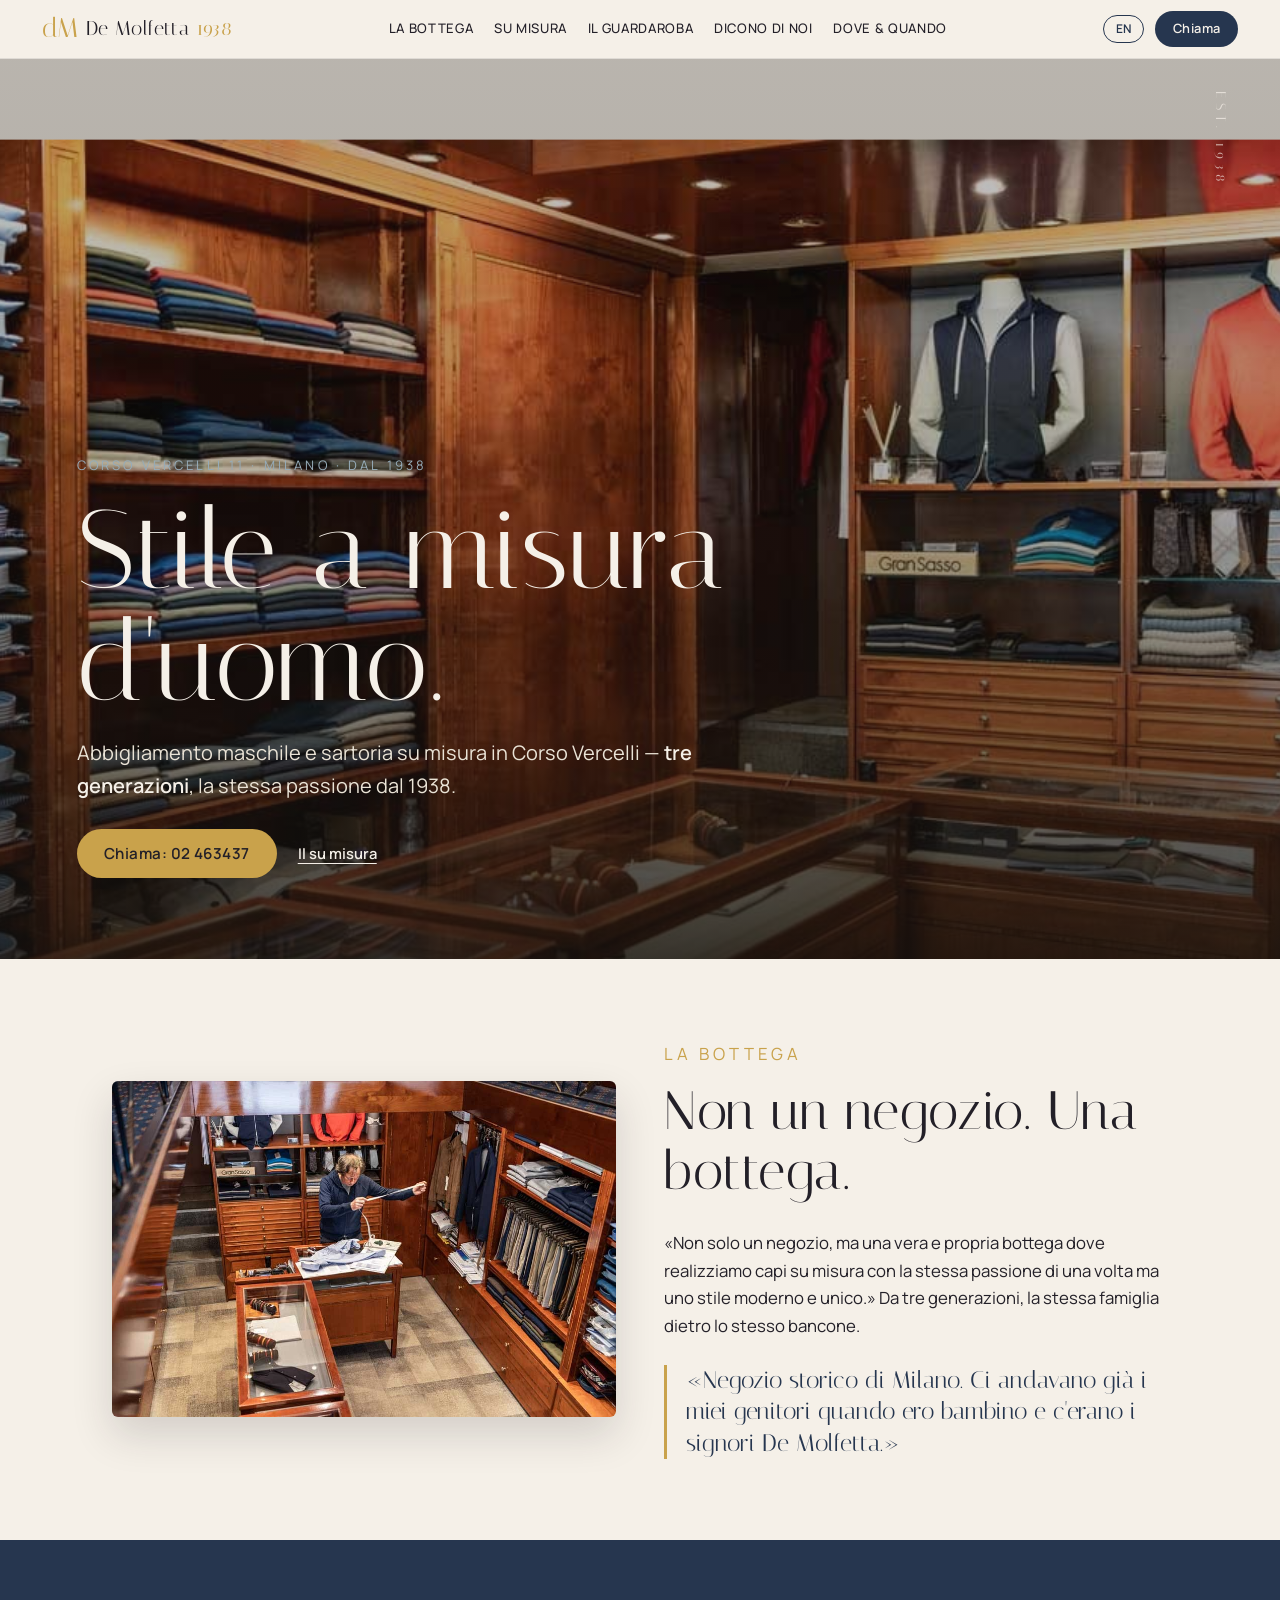
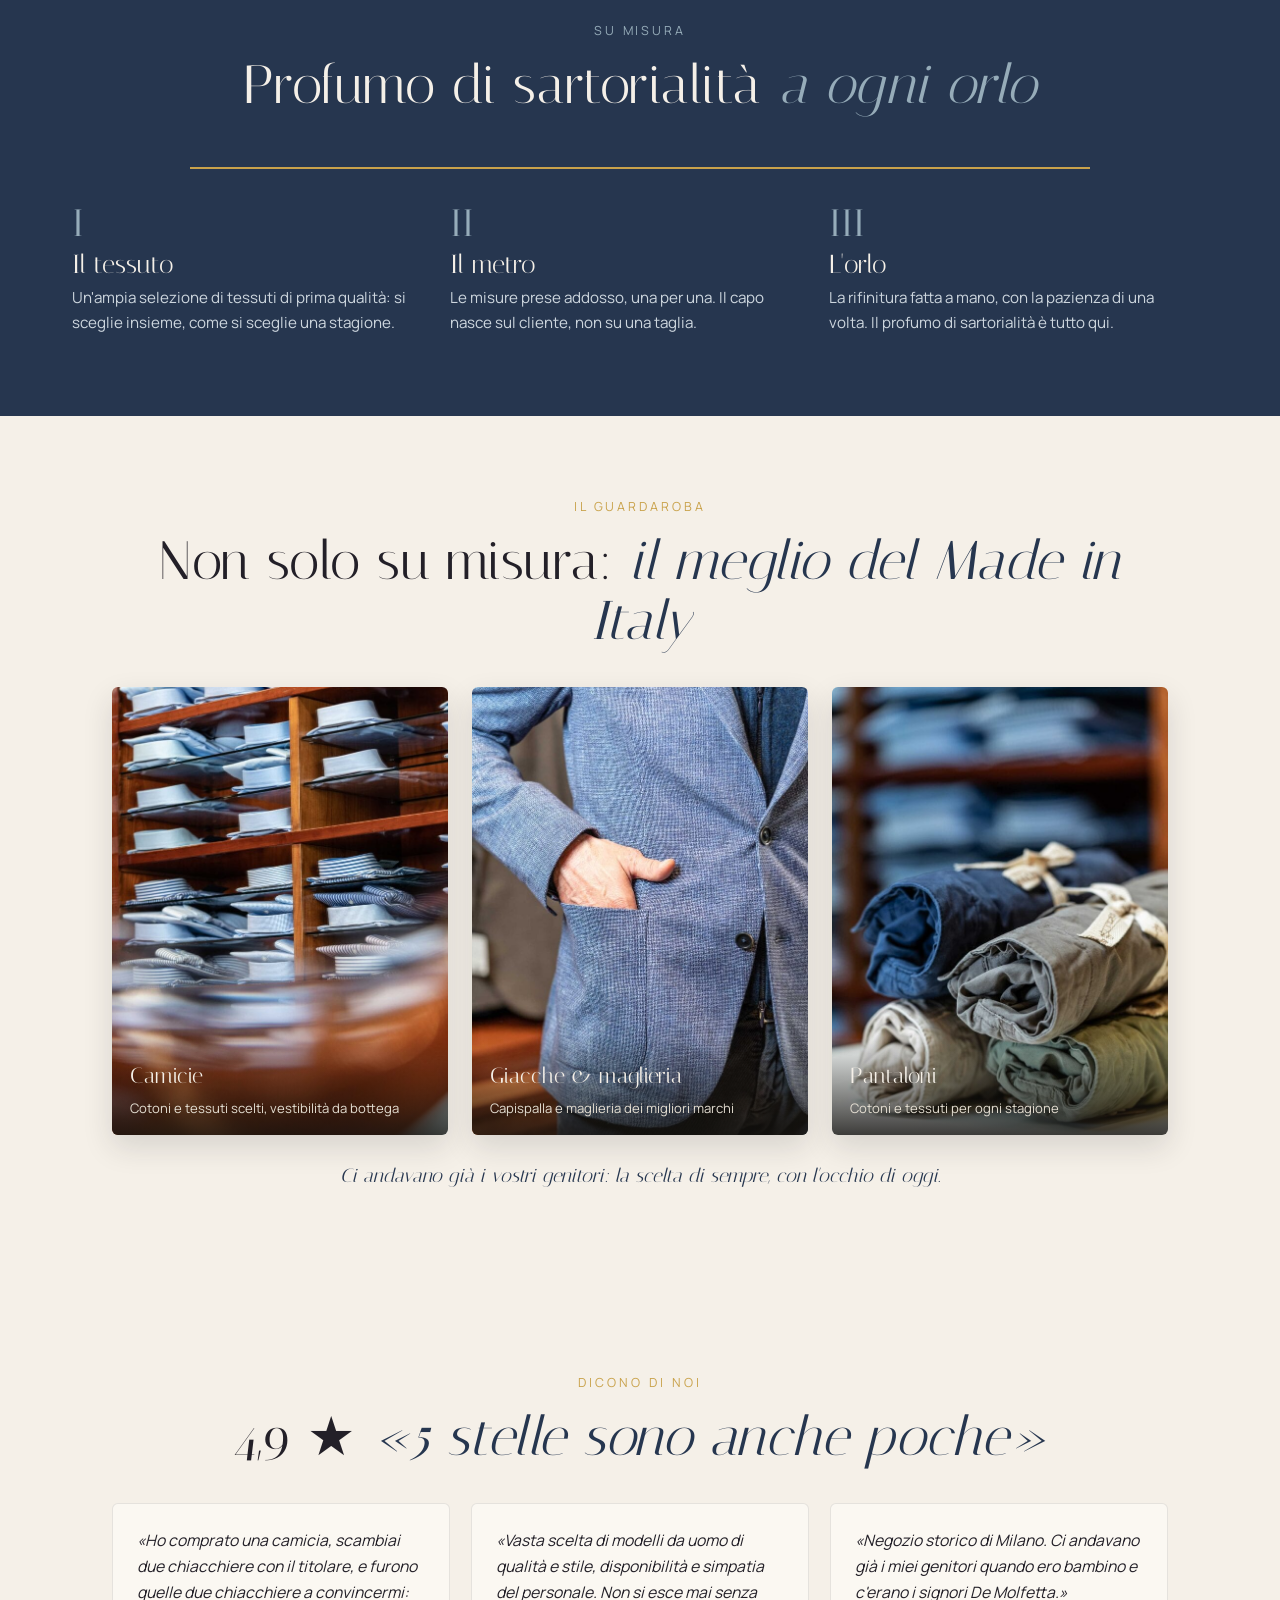
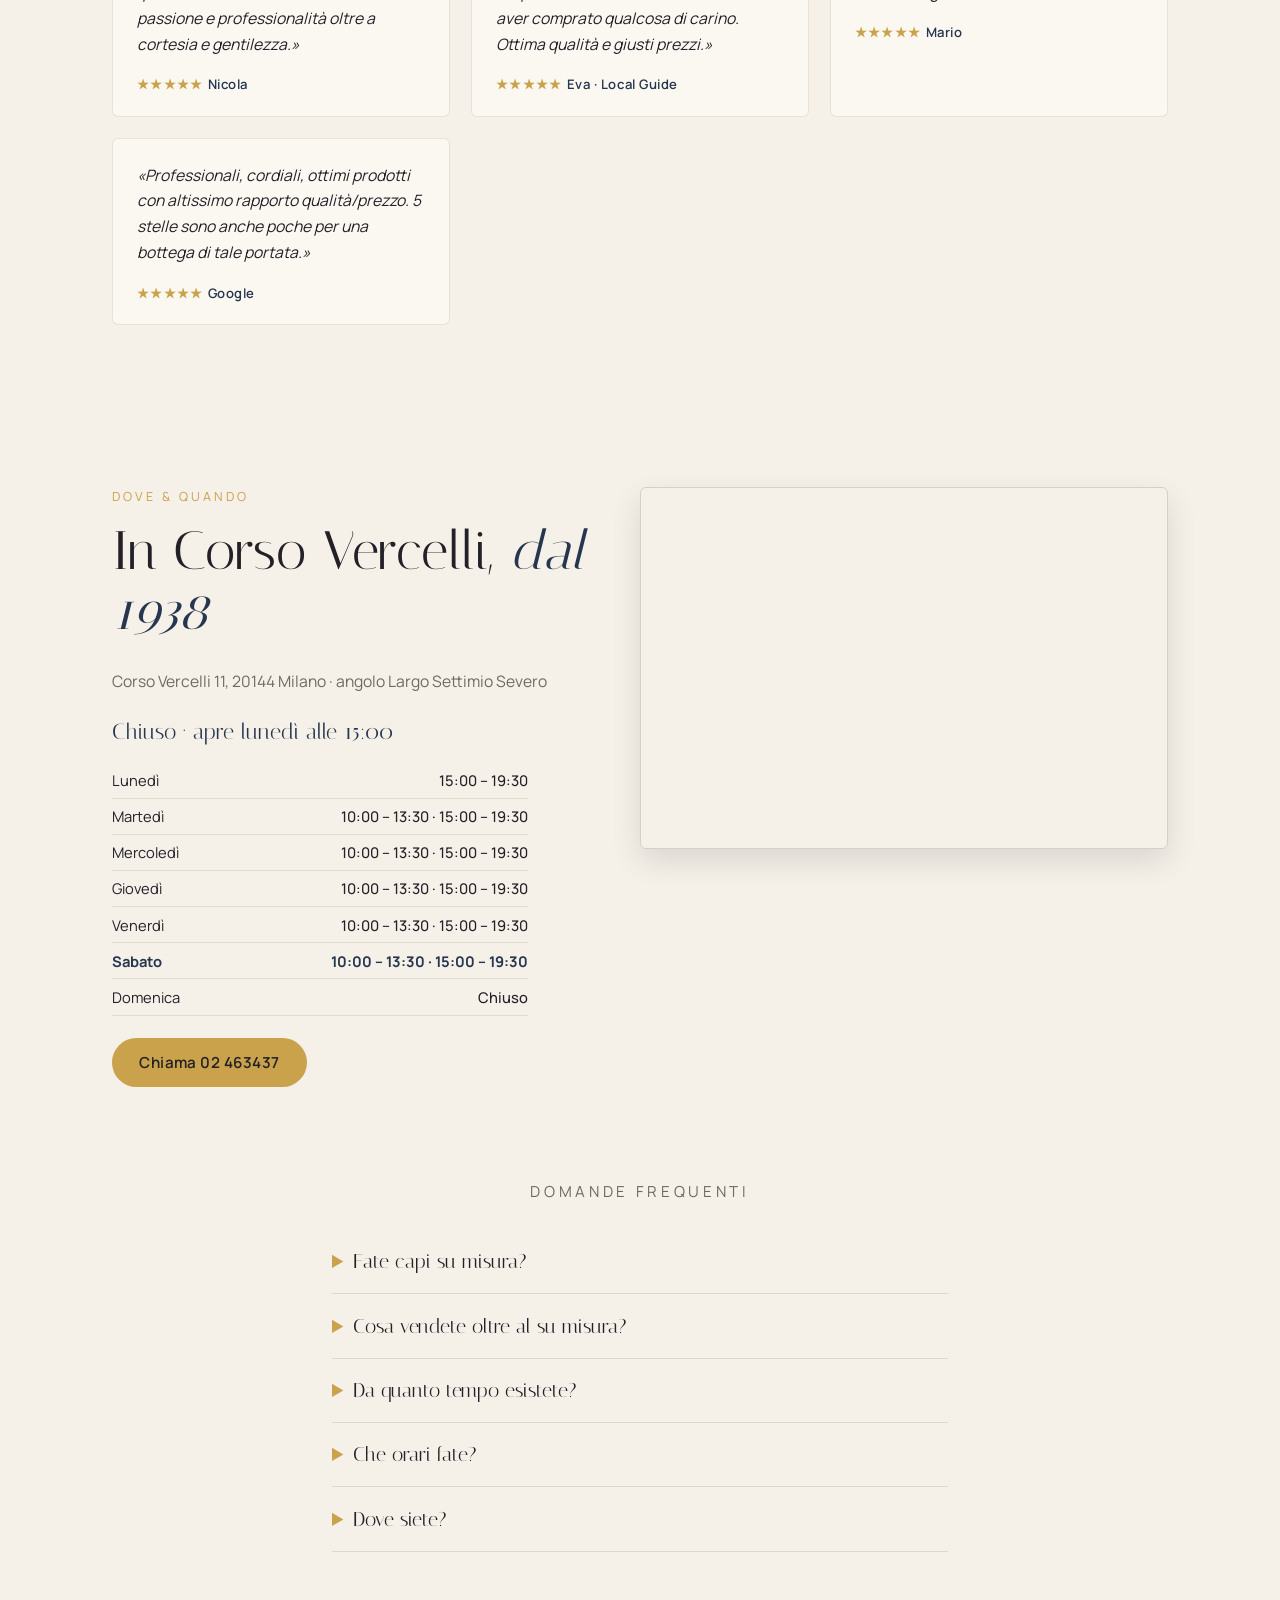
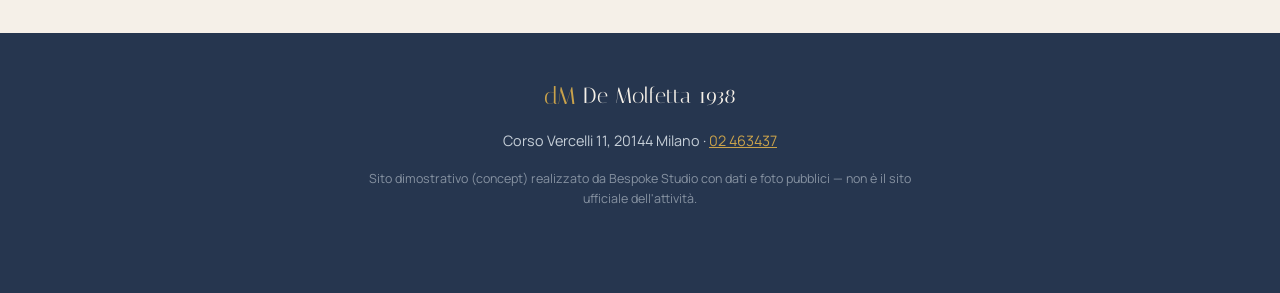
==== index.html @ 88ff6787 "De Molfetta 1938 — sito vetrina concept (Bespoke Studio) Stile a misura d'uomo dal 1938 · Corso Verc" ====
<!DOCTYPE html>
<html lang="it">
<head>
<meta charset="UTF-8">
<meta name="viewport" content="width=device-width, initial-scale=1.0">
<title>De Molfetta 1938 — Stile a misura d'uomo · Corso Vercelli 11, Milano</title>
<meta name="description" content="De Molfetta, dal 1938 in Corso Vercelli a Milano: abbigliamento maschile e sartoria su misura, tre generazioni di una bottega storica. Camicie, giacche, maglieria e capi su misura. Chiama 02 463437.">
<link rel="canonical" href="https://rotenzark.github.io/de-molfetta/">
<meta property="og:type" content="website">
<meta property="og:title" content="De Molfetta 1938 — Stile a misura d'uomo, Milano">
<meta property="og:description" content="Abbigliamento maschile e sartoria su misura in Corso Vercelli dal 1938. Tre generazioni, una bottega.">
<meta property="og:image" content="https://rotenzark.github.io/de-molfetta/img/og-image.jpg">
<meta property="og:url" content="https://rotenzark.github.io/de-molfetta/">
<meta name="twitter:card" content="summary_large_image">
<link rel="icon" href="img/favicon.svg" type="image/svg+xml">
<link rel="icon" href="img/favicon-32.png" type="image/png" sizes="32x32">
<link rel="apple-touch-icon" href="img/apple-touch-icon.png">
<link rel="preconnect" href="https://fonts.googleapis.com">
<link rel="preconnect" href="https://fonts.gstatic.com" crossorigin>
<link href="https://fonts.googleapis.com/css2?family=Italiana&family=Manrope:wght@400;500;600;700&display=swap" rel="stylesheet">
<link rel="stylesheet" href="css/styles.css?v=1">
<script type="application/ld+json">
{
  "@context": "https://schema.org",
  "@graph": [
    {
      "@type": "ClothingStore",
      "name": "De Molfetta",
      "alternateName": "De Molfetta 1938",
      "image": "https://rotenzark.github.io/de-molfetta/img/og-image.jpg",
      "url": "https://rotenzark.github.io/de-molfetta/",
      "telephone": "+3902463437",
      "priceRange": "€€€",
      "description": "Abbigliamento maschile e sartoria su misura dal 1938: camicie, giacche, maglieria, pantaloni e capi su misura.",
      "address": { "@type": "PostalAddress", "streetAddress": "Corso Vercelli 11", "addressLocality": "Milano", "postalCode": "20144", "addressCountry": "IT" },
      "geo": { "@type": "GeoCoordinates", "latitude": 45.4661238, "longitude": 9.1629669 },
      "aggregateRating": { "@type": "AggregateRating", "ratingValue": "4.9", "reviewCount": "30", "bestRating": "5" },
      "openingHoursSpecification": [
        { "@type": "OpeningHoursSpecification", "dayOfWeek": "Monday", "opens": "15:00", "closes": "19:30" },
        { "@type": "OpeningHoursSpecification", "dayOfWeek": ["Tuesday","Wednesday","Thursday","Friday","Saturday"], "opens": "10:00", "closes": "13:30" },
        { "@type": "OpeningHoursSpecification", "dayOfWeek": ["Tuesday","Wednesday","Thursday","Friday","Saturday"], "opens": "15:00", "closes": "19:30" }
      ]
    },
    {
      "@type": "FAQPage",
      "mainEntity": [
        { "@type": "Question", "name": "Fate capi su misura?", "acceptedAnswer": { "@type": "Answer", "text": "Sì: da tre generazioni realizziamo capi su misura con un'ampia selezione di tessuti di prima qualità, con la stessa passione di una volta e uno stile moderno." } },
        { "@type": "Question", "name": "Cosa vendete oltre al su misura?", "acceptedAnswer": { "@type": "Answer", "text": "Un guardaroba maschile completo: camicie, giacche, maglieria, pantaloni e accessori dei migliori marchi del Made in Italy." } },
        { "@type": "Question", "name": "Da quanto tempo esistete?", "acceptedAnswer": { "@type": "Answer", "text": "Dal 1938: siamo una bottega storica di Milano, in Corso Vercelli, portata avanti dalla stessa famiglia da tre generazioni." } },
        { "@type": "Question", "name": "Che orari fate?", "acceptedAnswer": { "@type": "Answer", "text": "Lunedì 15–19:30; da martedì a sabato 10–13:30 e 15–19:30. Domenica chiuso." } },
        { "@type": "Question", "name": "Dove siete?", "acceptedAnswer": { "@type": "Answer", "text": "In Corso Vercelli 11 a Milano, angolo Largo Settimio Severo." } }
      ]
    }
  ]
}
</script>
</head>
<body>

<div id="intro" aria-hidden="true">
  <div class="intro-inner">
    <span class="intro-mono" aria-hidden="true">dM</span>
    <p class="intro-name">De Molfetta</p>
    <p class="intro-sub">Milano · dal 1938</p>
  </div>
</div>

<header id="site-head">
  <a class="brand" href="#top" aria-label="De Molfetta — torna su">
    <span class="brand-mono" aria-hidden="true">dM</span>
    <span class="brand-name">De Molfetta <em>1938</em></span>
  </a>
  <nav id="mainNav" aria-label="Navigazione principale">
    <a href="#bottega" data-i18n="nav.bottega">La bottega</a>
    <a href="#sumisura" data-i18n="nav.sumisura">Su misura</a>
    <a href="#guardaroba" data-i18n="nav.guardaroba">Il guardaroba</a>
    <a href="#recensioni" data-i18n="nav.recensioni">Dicono di noi</a>
    <a href="#dove" data-i18n="nav.dove">Dove &amp; quando</a>
  </nav>
  <div class="head-actions">
    <button id="langToggle" type="button" aria-label="Switch language">EN</button>
    <a class="head-call" href="tel:+3902463437" data-i18n="nav.chiama">Chiama</a>
    <button id="burger" aria-label="Menu" aria-expanded="false" aria-controls="mainNav"><span></span><span></span><span></span></button>
  </div>
</header>

<main id="top">

  <!-- HERO -->
  <section class="hero">
    <img id="heroPhoto" src="img/bottega-1.jpg" alt="L'interno della bottega De Molfetta: scaffali in ciliegio con camicie e maglieria" width="1000" height="667" fetchpriority="high">
    <div class="hero-shade" aria-hidden="true"></div>
    <div class="hero-content">
      <p class="hero-eyebrow reveal-hero" data-i18n="hero.eyebrow">Corso Vercelli 11 · Milano · dal 1938</p>
      <h1 class="hero-title reveal-hero" data-i18n="hero.title">Stile a misura d'uomo.</h1>
      <p class="hero-sub reveal-hero" data-i18n="hero.sub">Abbigliamento maschile e sartoria su misura in Corso Vercelli — <strong>tre generazioni</strong>, la stessa passione dal 1938.</p>
      <div class="hero-cta reveal-hero">
        <a class="btn-primary" href="tel:+3902463437" data-i18n="hero.cta1">Chiama: 02 463437</a>
        <a class="btn-ghost" href="#sumisura" data-i18n="hero.cta2">Il su misura</a>
      </div>
    </div>
    <p class="hero-est reveal-hero" aria-hidden="true">EST. 1938</p>
  </section>

  <!-- LA BOTTEGA -->
  <section id="bottega" class="bottega">
    <figure class="bottega-foto reveal">
      <img src="img/bottega-3.jpg" alt="Il titolare di De Molfetta al lavoro, misura una camicia col metro da sarto" width="1000" height="667">
    </figure>
    <div class="bottega-testo">
      <p class="kicker reveal" data-i18n="bottega.kicker">La bottega</p>
      <h2 class="titolo reveal" data-i18n="bottega.t">Non un negozio. Una bottega.</h2>
      <p class="reveal" data-i18n="bottega.p1">«Non solo un negozio, ma una vera e propria bottega dove realizziamo capi su misura con la stessa passione di una volta ma uno stile moderno e unico.» Da tre generazioni, la stessa famiglia dietro lo stesso bancone.</p>
      <blockquote class="pull reveal" data-i18n="bottega.pull">«Negozio storico di Milano. Ci andavano già i miei genitori quando ero bambino e c'erano i signori De Molfetta.»</blockquote>
    </div>
  </section>

  <!-- SU MISURA (gesto-firma) -->
  <section id="sumisura" class="sumisura">
    <p class="kicker kicker-chiaro reveal" data-i18n="sm.kicker">Su misura</p>
    <h2 class="titolo titolo-chiaro reveal"><span data-i18n="sm.t1">Profumo di sartorialità</span> <em data-i18n="sm.t2">a ogni orlo</em></h2>
    <div class="orlo-linea" aria-hidden="true">
      <svg viewBox="0 0 1000 40" preserveAspectRatio="none"><path id="orloPath" d="M0,20 L1000,20"/></svg>
    </div>
    <ol class="tappe">
      <li class="tappa reveal"><span class="tappa-n">I</span><h3 data-i18n="sm.1t">Il tessuto</h3><p data-i18n="sm.1p">Un'ampia selezione di tessuti di prima qualità: si sceglie insieme, come si sceglie una stagione.</p></li>
      <li class="tappa reveal"><span class="tappa-n">II</span><h3 data-i18n="sm.2t">Il metro</h3><p data-i18n="sm.2p">Le misure prese addosso, una per una. Il capo nasce sul cliente, non su una taglia.</p></li>
      <li class="tappa reveal"><span class="tappa-n">III</span><h3 data-i18n="sm.3t">L'orlo</h3><p data-i18n="sm.3p">La rifinitura fatta a mano, con la pazienza di una volta. Il profumo di sartorialità è tutto qui.</p></li>
    </ol>
  </section>

  <!-- IL GUARDAROBA -->
  <section id="guardaroba" class="guardaroba">
    <p class="kicker reveal" data-i18n="gr.kicker">Il guardaroba</p>
    <h2 class="titolo reveal"><span data-i18n="gr.t1">Non solo su misura:</span> <em data-i18n="gr.t2">il meglio del Made in Italy</em></h2>
    <div class="gr-grid">
      <figure class="capo reveal" data-full="img/camicie.jpg">
        <img src="img/camicie.jpg" alt="Camicie da uomo piegate sugli scaffali di De Molfetta" width="683" height="1024">
        <figcaption><b data-i18n="gr.c1t">Camicie</b><span data-i18n="gr.c1p">Cotoni e tessuti scelti, vestibilità da bottega</span></figcaption>
      </figure>
      <figure class="capo reveal" data-full="img/giacche.jpg">
        <img src="img/giacche.jpg" alt="Dettaglio di una giacca da uomo azzurra di De Molfetta" width="683" height="1024">
        <figcaption><b data-i18n="gr.c2t">Giacche &amp; maglieria</b><span data-i18n="gr.c2p">Capispalla e maglieria dei migliori marchi</span></figcaption>
      </figure>
      <figure class="capo reveal" data-full="img/pantaloni.jpg">
        <img src="img/pantaloni.jpg" alt="Pantaloni da uomo arrotolati e legati con nastro" width="683" height="1024">
        <figcaption><b data-i18n="gr.c3t">Pantaloni</b><span data-i18n="gr.c3p">Cotoni e tessuti per ogni stagione</span></figcaption>
      </figure>
    </div>
    <p class="nota reveal" data-i18n="gr.nota">Ci andavano già i vostri genitori: la scelta di sempre, con l'occhio di oggi.</p>
  </section>

  <!-- RECENSIONI -->
  <section id="recensioni" class="recensioni">
    <p class="kicker reveal" data-i18n="rec.kicker">Dicono di noi</p>
    <h2 class="titolo reveal"><span>4,9 ★</span> <em data-i18n="rec.t2">«5 stelle sono anche poche»</em></h2>
    <div class="rec-grid">
      <blockquote class="rec reveal"><p data-i18n="rec.r1">«Ho comprato una camicia, scambiai due chiacchiere con il titolare, e furono quelle due chiacchiere a convincermi: passione e professionalità oltre a cortesia e gentilezza.»</p><cite>Nicola</cite></blockquote>
      <blockquote class="rec reveal"><p data-i18n="rec.r2">«Vasta scelta di modelli da uomo di qualità e stile, disponibilità e simpatia del personale. Non si esce mai senza aver comprato qualcosa di carino. Ottima qualità e giusti prezzi.»</p><cite>Eva · Local Guide</cite></blockquote>
      <blockquote class="rec reveal"><p data-i18n="rec.r3">«Negozio storico di Milano. Ci andavano già i miei genitori quando ero bambino e c'erano i signori De Molfetta.»</p><cite>Mario</cite></blockquote>
      <blockquote class="rec reveal"><p data-i18n="rec.r4">«Professionali, cordiali, ottimi prodotti con altissimo rapporto qualità/prezzo. 5 stelle sono anche poche per una bottega di tale portata.»</p><cite>Google</cite></blockquote>
    </div>
  </section>

  <!-- DOVE -->
  <section id="dove" class="dove">
    <div class="dove-info">
      <p class="kicker reveal" data-i18n="dove.kicker">Dove &amp; quando</p>
      <h2 class="titolo reveal"><span data-i18n="dove.t1">In Corso Vercelli,</span> <em data-i18n="dove.t2">dal 1938</em></h2>
      <p class="dove-metro reveal" data-i18n="dove.metro">Corso Vercelli 11, 20144 Milano · angolo Largo Settimio Severo</p>
      <div class="orari reveal">
        <p id="orarioStato" class="orario-stato">…</p>
        <table id="orariTable" aria-label="Orari di apertura">
          <tr data-day="1"><td data-i18n="giorni.lun">Lunedì</td><td>15:00 – 19:30</td></tr>
          <tr data-day="2"><td data-i18n="giorni.mar">Martedì</td><td>10:00 – 13:30 · 15:00 – 19:30</td></tr>
          <tr data-day="3"><td data-i18n="giorni.mer">Mercoledì</td><td>10:00 – 13:30 · 15:00 – 19:30</td></tr>
          <tr data-day="4"><td data-i18n="giorni.gio">Giovedì</td><td>10:00 – 13:30 · 15:00 – 19:30</td></tr>
          <tr data-day="5"><td data-i18n="giorni.ven">Venerdì</td><td>10:00 – 13:30 · 15:00 – 19:30</td></tr>
          <tr data-day="6"><td data-i18n="giorni.sab">Sabato</td><td>10:00 – 13:30 · 15:00 – 19:30</td></tr>
          <tr data-day="0"><td data-i18n="giorni.dom">Domenica</td><td data-i18n="giorni.chiuso">Chiuso</td></tr>
        </table>
      </div>
      <div class="dove-cta reveal">
        <a class="btn-primary" href="tel:+3902463437" data-i18n="dove.chiama">Chiama 02 463437</a>
        <a class="btn-ghost" href="https://www.google.com/maps/place/De+Molfetta/@45.4661238,9.1629669,17z" target="_blank" rel="noopener" data-i18n="dove.apri">Apri in Maps</a>
      </div>
    </div>
    <div class="dove-media">
      <div class="mappa reveal">
        <iframe title="Mappa: De Molfetta, Corso Vercelli 11, Milano" src="https://www.google.com/maps?q=De+Molfetta,+Corso+Vercelli+11,+20144+Milano&output=embed" loading="lazy" referrerpolicy="no-referrer-when-downgrade" allowfullscreen></iframe>
      </div>
    </div>
  </section>

  <!-- FAQ -->
  <section class="faq" aria-label="Domande frequenti">
    <p class="kicker reveal" data-i18n="faq.kicker">Domande frequenti</p>
    <div class="faq-list">
      <details class="reveal"><summary data-i18n="faq.q1">Fate capi su misura?</summary><p data-i18n="faq.a1">Sì: da tre generazioni realizziamo capi su misura con un'ampia selezione di tessuti di prima qualità, con la stessa passione di una volta e uno stile moderno.</p></details>
      <details class="reveal"><summary data-i18n="faq.q2">Cosa vendete oltre al su misura?</summary><p data-i18n="faq.a2">Un guardaroba maschile completo: camicie, giacche, maglieria, pantaloni e accessori dei migliori marchi del Made in Italy.</p></details>
      <details class="reveal"><summary data-i18n="faq.q3">Da quanto tempo esistete?</summary><p data-i18n="faq.a3">Dal 1938: siamo una bottega storica di Milano, in Corso Vercelli, portata avanti dalla stessa famiglia da tre generazioni.</p></details>
      <details class="reveal"><summary data-i18n="faq.q4">Che orari fate?</summary><p data-i18n="faq.a4">Lunedì 15–19:30; da martedì a sabato 10–13:30 e 15–19:30. Domenica chiuso.</p></details>
      <details class="reveal"><summary data-i18n="faq.q5">Dove siete?</summary><p data-i18n="faq.a5">In Corso Vercelli 11 a Milano, angolo Largo Settimio Severo.</p></details>
    </div>
  </section>

</main>

<footer>
  <p class="foot-brand"><span class="brand-mono" aria-hidden="true">dM</span> De Molfetta 1938</p>
  <p data-i18n="foot.dove">Corso Vercelli 11, 20144 Milano · <a href="tel:+3902463437">02 463437</a></p>
  <p class="foot-demo" data-i18n="foot.demo">Sito dimostrativo (concept) realizzato da Bespoke Studio con dati e foto pubblici — non è il sito ufficiale dell'attività.</p>
</footer>

<div class="actionbar" id="actionBar">
  <a href="tel:+3902463437" data-i18n="bar.chiama">Chiama</a>
  <a href="#dove" data-i18n="bar.orari">Orari</a>
  <a href="https://www.google.com/maps?q=Corso+Vercelli+11,+20144+Milano" target="_blank" rel="noopener" data-i18n="bar.mappa">Indicazioni</a>
</div>

<div id="lightbox" hidden>
  <button id="lightboxClose" aria-label="Chiudi">&times;</button>
  <img id="lightboxImg" src="" alt="">
</div>

<script src="https://cdnjs.cloudflare.com/ajax/libs/gsap/3.12.5/gsap.min.js" defer></script>
<script src="https://cdnjs.cloudflare.com/ajax/libs/gsap/3.12.5/ScrollTrigger.min.js" defer></script>
<script src="js/main.js?v=1" defer></script>
</body>
</html>
---- css/styles.css ----
/* De Molfetta 1938 — design system
   Palette (foto+brand loro): crema #F5F0E8 · inchiostro #232028 · navy #26364F · azzurro-polvere #96ACB9 · oro #C9A24B
   Font: Italiana (display serif) · Manrope (testo)
   Gesto-firma: «Profumo di sartorialità» + la linea-orlo che si cuce allo scroll */

:root{
  --crema:#F5F0E8;
  --carta:#FBF8F2;
  --inchiostro:#232028;
  --navy:#26364F;
  --polvere:#96ACB9;
  --oro:#C9A24B;
  --grigio:#6E6A63;
  --disp:'Italiana',serif;
  --testo:'Manrope',sans-serif;
  --r:6px;
}

/* reset tecnico (PLUMBING_V 1) */
*,*::before,*::after{box-sizing:border-box}
[hidden]{display:none!important}
img{max-width:100%;height:auto;display:block}
body{margin:0;font-family:var(--testo);color:var(--inchiostro);background:var(--crema);line-height:1.65}
a{color:inherit}
h1,h2,h3{line-height:1.1;margin:0 0 .5em;font-weight:400}
@media (prefers-reduced-motion: reduce){*,*::before,*::after{animation-duration:.01ms!important;animation-iteration-count:1!important;transition-duration:.01ms!important;scroll-behavior:auto!important}}
html{scroll-behavior:smooth}

/* monogramma dM */
.brand-mono,.intro-mono{font-family:var(--disp);color:var(--oro);letter-spacing:-.03em}

/* intro */
#intro{position:fixed;inset:0;background:var(--navy);z-index:200;display:flex;align-items:center;justify-content:center;transition:opacity .6s ease}
#intro.hide{opacity:0;pointer-events:none}
.intro-inner{text-align:center;color:var(--crema)}
.intro-mono{font-size:4.5rem;display:block;line-height:1}
.intro-name{font-family:var(--disp);font-size:1.7rem;margin:.6rem 0 .1rem;letter-spacing:.02em}
.intro-sub{font-size:.8rem;letter-spacing:.28em;text-transform:uppercase;color:var(--polvere);margin:0}

/* header */
#site-head{position:sticky;top:0;z-index:100;display:flex;align-items:center;justify-content:space-between;gap:1rem;padding:.7rem clamp(1rem,4vw,2.6rem);background:rgba(245,240,232,.95);border-bottom:1px solid rgba(35,32,40,.1)}
.brand{display:flex;align-items:center;gap:.55rem;text-decoration:none}
.brand-mono{font-size:1.7rem;line-height:1}
.brand-name{font-family:var(--disp);font-size:1.25rem;color:var(--inchiostro);letter-spacing:.02em}
.brand-name em{font-style:normal;color:var(--oro)}
#mainNav{display:flex;gap:1.3rem}
#mainNav a{font-size:.82rem;font-weight:500;letter-spacing:.05em;text-transform:uppercase;text-decoration:none;color:var(--inchiostro)}
#mainNav a:hover{color:var(--navy)}
.head-actions{display:flex;align-items:center;gap:.7rem}
#langToggle{font-family:var(--testo);font-weight:600;font-size:.75rem;letter-spacing:.05em;background:none;border:1.5px solid var(--navy);color:var(--navy);border-radius:99px;padding:.28rem .7rem;cursor:pointer}
.head-call{font-weight:600;font-size:.8rem;letter-spacing:.04em;text-decoration:none;background:var(--navy);color:var(--crema);padding:.45rem 1.1rem;border-radius:99px}
#burger{display:none;flex-direction:column;gap:5px;background:none;border:none;cursor:pointer;padding:.35rem;position:relative;z-index:112}
#burger span{width:24px;height:2px;background:var(--navy);transition:transform .3s,opacity .3s}
#burger[aria-expanded="true"] span:nth-child(1){transform:translateY(7px) rotate(45deg)}
#burger[aria-expanded="true"] span:nth-child(2){opacity:0}
#burger[aria-expanded="true"] span:nth-child(3){transform:translateY(-7px) rotate(-45deg)}
#burger[aria-expanded="true"] span{background:var(--crema)}

/* hero full-bleed */
.hero{position:relative;min-height:100vh;min-height:100svh;display:flex;align-items:flex-end;overflow:hidden}
#heroPhoto{position:absolute;inset:0;width:100%;height:112%;object-fit:cover;object-position:center 40%}
.hero-shade{position:absolute;inset:0;background:linear-gradient(180deg,rgba(30,26,22,.28) 0%,rgba(30,26,22,.32) 45%,rgba(20,18,15,.82) 100%)}
.hero-content{position:relative;z-index:2;padding:0 clamp(1.2rem,6vw,5rem) clamp(3rem,9vh,6rem);max-width:900px}
.hero-eyebrow{font-size:.82rem;letter-spacing:.24em;text-transform:uppercase;color:var(--polvere);margin:0 0 1.1rem}
.hero-title{font-family:var(--disp);color:var(--crema);font-size:clamp(3rem,9vw,7rem);line-height:1;margin:0 0 1.1rem;letter-spacing:.01em}
.hero-sub{color:#EAE3D6;font-size:clamp(1rem,2vw,1.25rem);max-width:34em;margin:0 0 1.7rem}
.hero-sub strong{color:var(--crema);font-weight:600}
.hero-cta{display:flex;gap:.9rem;flex-wrap:wrap}
.btn-primary{font-family:var(--testo);font-weight:600;letter-spacing:.03em;text-decoration:none;background:var(--oro);color:var(--inchiostro);padding:.75rem 1.7rem;border-radius:99px;font-size:.95rem}
.btn-primary:hover{background:var(--crema)}
.btn-ghost{font-weight:600;text-decoration:underline;text-underline-offset:4px;color:var(--crema);padding:.75rem .4rem;font-size:.92rem}
.hero-est{position:absolute;top:clamp(1rem,4vh,2rem);right:clamp(1.2rem,4vw,3rem);z-index:2;font-family:var(--disp);color:rgba(245,240,232,.7);letter-spacing:.35em;font-size:.9rem;margin:0;writing-mode:vertical-rl}

/* titoli */
.kicker{font-size:.78rem;letter-spacing:.24em;text-transform:uppercase;color:var(--oro);margin:0 0 .9rem}
.kicker-chiaro{color:var(--polvere)}
.titolo{font-family:var(--disp);font-size:clamp(2rem,5vw,3.4rem);color:var(--inchiostro);letter-spacing:.01em}
.titolo em{font-style:italic;color:var(--navy)}
.titolo-chiaro{color:var(--crema)}
.titolo-chiaro em{color:var(--polvere)}

/* la bottega */
.bottega{max-width:1200px;margin:0 auto;padding:clamp(3.5rem,9vh,6.5rem) clamp(1.2rem,6vw,4.5rem);display:grid;grid-template-columns:minmax(0,1fr) minmax(0,1fr);gap:3rem;align-items:center}
.bottega-foto{margin:0}
.bottega-foto img{border-radius:var(--r);box-shadow:0 18px 40px rgba(35,32,40,.16)}
.bottega-testo p{font-size:1.05rem}
.pull{font-family:var(--disp);font-size:1.5rem;line-height:1.3;color:var(--navy);border-left:3px solid var(--oro);padding-left:1.2rem;margin:1.6rem 0 0}

/* su misura (dark) */
.sumisura{background:var(--navy);color:var(--crema);padding:clamp(3.5rem,9vh,6.5rem) clamp(1.2rem,6vw,4.5rem);text-align:center}
.sumisura>*{max-width:1100px;margin-left:auto;margin-right:auto}
.orlo-linea{margin:2rem auto 0;max-width:900px;height:40px}
.orlo-linea svg{width:100%;height:100%;overflow:visible}
.orlo-linea path{fill:none;stroke:var(--oro);stroke-width:2;stroke-dasharray:10 8}
.tappe{list-style:none;padding:0;margin:1rem 0 0;display:grid;grid-template-columns:repeat(3,minmax(0,1fr));gap:2.2rem;text-align:left}
.tappa-n{font-family:var(--disp);font-size:2.4rem;color:var(--polvere);display:block;line-height:1;margin-bottom:.5rem}
.tappa h3{font-family:var(--disp);font-size:1.6rem;margin:0 0 .4rem;color:var(--crema)}
.tappa p{margin:0;font-size:.95rem;color:#CDD6DE}

/* guardaroba */
.guardaroba{max-width:1200px;margin:0 auto;padding:clamp(3.5rem,9vh,6.5rem) clamp(1.2rem,6vw,4.5rem);text-align:center}
.gr-grid{display:grid;grid-template-columns:repeat(auto-fit,minmax(240px,1fr));gap:1.5rem;margin:2.2rem 0 1.6rem}
.capo{margin:0;position:relative;border-radius:var(--r);overflow:hidden;cursor:zoom-in;box-shadow:0 12px 30px rgba(35,32,40,.14)}
.capo img{width:100%;aspect-ratio:3/4;object-fit:cover;transition:transform .6s ease}
.capo:hover img{transform:scale(1.04)}
.capo figcaption{position:absolute;left:0;right:0;bottom:0;padding:1.4rem 1.1rem .9rem;text-align:left;background:linear-gradient(0deg,rgba(20,18,15,.82),transparent);color:var(--crema)}
.capo figcaption b{font-family:var(--disp);font-size:1.35rem;font-weight:400;display:block}
.capo figcaption span{font-size:.82rem;color:#E4DED2}
.guardaroba .nota{font-family:var(--disp);font-style:italic;font-size:1.2rem;color:var(--navy)}

/* recensioni */
.recensioni{max-width:1200px;margin:0 auto;padding:clamp(3.5rem,9vh,6.5rem) clamp(1.2rem,6vw,4.5rem);text-align:center}
.rec-grid{display:grid;grid-template-columns:repeat(auto-fit,minmax(260px,1fr));gap:1.3rem;margin-top:2.2rem;text-align:left}
.rec{margin:0;background:var(--carta);border:1px solid rgba(35,32,40,.1);border-radius:var(--r);padding:1.5rem 1.5rem 1.2rem}
.rec p{margin:0 0 .8rem;font-size:.98rem;font-style:italic}
.rec cite{font-style:normal;font-weight:600;font-size:.82rem;letter-spacing:.04em;color:var(--navy)}
.rec cite::before{content:'★★★★★  ';color:var(--oro);letter-spacing:.1em}

/* dove */
.dove{max-width:1200px;margin:0 auto;padding:clamp(3.5rem,9vh,6.5rem) clamp(1.2rem,6vw,4.5rem);display:grid;grid-template-columns:minmax(0,1fr) minmax(0,1.1fr);gap:3rem;align-items:start}
.dove-metro{font-size:.98rem;color:var(--grigio)}
.orari{margin-top:1.2rem}
.orario-stato{font-family:var(--disp);font-size:1.4rem;color:var(--navy);margin:0 0 .7rem}
#orariTable{border-collapse:collapse;width:100%;max-width:26rem;font-size:.92rem}
#orariTable td{padding:.34rem 0;border-bottom:1px solid rgba(35,32,40,.1)}
#orariTable td:last-child{text-align:right;font-weight:500}
#orariTable tr.is-today td{font-weight:700;color:var(--navy)}
.dove-cta{display:flex;gap:1rem;flex-wrap:wrap;margin-top:1.4rem}
.mappa{border-radius:var(--r);overflow:hidden;border:1px solid rgba(35,32,40,.15);box-shadow:0 12px 30px rgba(35,32,40,.12)}
.mappa iframe{width:100%;height:360px;border:0;display:block;filter:grayscale(.3) sepia(.1)}

/* faq / footer / actionbar / lightbox */
.faq{max-width:760px;margin:0 auto;padding:0 clamp(1.2rem,6vw,4.5rem) clamp(3.5rem,9vh,6rem);text-align:center}
.faq-list{text-align:left;margin-top:1.6rem}
.faq details{border-bottom:1px solid rgba(35,32,40,.12);padding:.95rem 0}
.faq summary{font-family:var(--disp);font-size:1.25rem;cursor:pointer}
.faq summary::marker{color:var(--oro)}
.faq p{margin:.7rem 0 0;font-size:.95rem;color:var(--grigio)}
footer{background:var(--navy);color:#C6CFD8;text-align:center;padding:2.8rem 1.2rem 5.2rem;font-size:.9rem}
.foot-brand{font-family:var(--disp);font-size:1.4rem;color:var(--crema);margin:0 0 .4rem;display:flex;align-items:center;justify-content:center;gap:.5rem}
.foot-brand .brand-mono{font-size:1.5rem}
footer a{color:var(--oro)}
.foot-demo{font-size:.78rem;opacity:.6;max-width:44em;margin:1rem auto 0}
.actionbar{position:fixed;left:0;right:0;bottom:0;z-index:110;display:none;grid-template-columns:repeat(3,1fr);background:var(--navy);border-top:2px solid var(--oro);transform:translateY(100%);transition:transform .35s ease}
.actionbar.is-visible{transform:none}
.actionbar a{font-family:var(--disp);font-size:1.05rem;color:var(--crema);text-decoration:none;text-align:center;padding:.85rem .4rem}
.actionbar a+a{border-left:1px solid rgba(245,240,232,.2)}
#lightbox{position:fixed;inset:0;z-index:150;background:rgba(20,18,15,.92);display:flex;align-items:center;justify-content:center;padding:2rem}
#lightbox img{max-width:min(92vw,900px);max-height:86vh;width:auto;height:auto;border-radius:var(--r)}
#lightboxClose{position:absolute;top:1rem;right:1.4rem;font-size:2.4rem;background:none;border:none;color:var(--crema);cursor:pointer;line-height:1}

/* reveal */
.js .reveal,.js .reveal-hero{opacity:0}
.js.reduced-motion .reveal,.js.reduced-motion .reveal-hero{opacity:1}

/* responsive */
@media(max-width:960px){
  #mainNav{position:fixed;inset:0;background:var(--navy);flex-direction:column;justify-content:center;align-items:center;gap:1.6rem;transform:translateX(100%);transition:transform .35s ease;z-index:111}
  #mainNav.nav-open{transform:none}
  #mainNav a{color:var(--crema);font-family:var(--disp);font-size:1.5rem;text-transform:none;letter-spacing:.02em}
  #burger{display:flex}
  .head-call{display:none}
  .bottega{grid-template-columns:1fr}
  .tappe{grid-template-columns:1fr}
  .dove{grid-template-columns:1fr}
}
@media(max-width:640px){
  .actionbar{display:grid}
  footer{padding-bottom:6.4rem}
  .rec-grid{grid-template-columns:1fr}
  .hero-est{display:none}
}
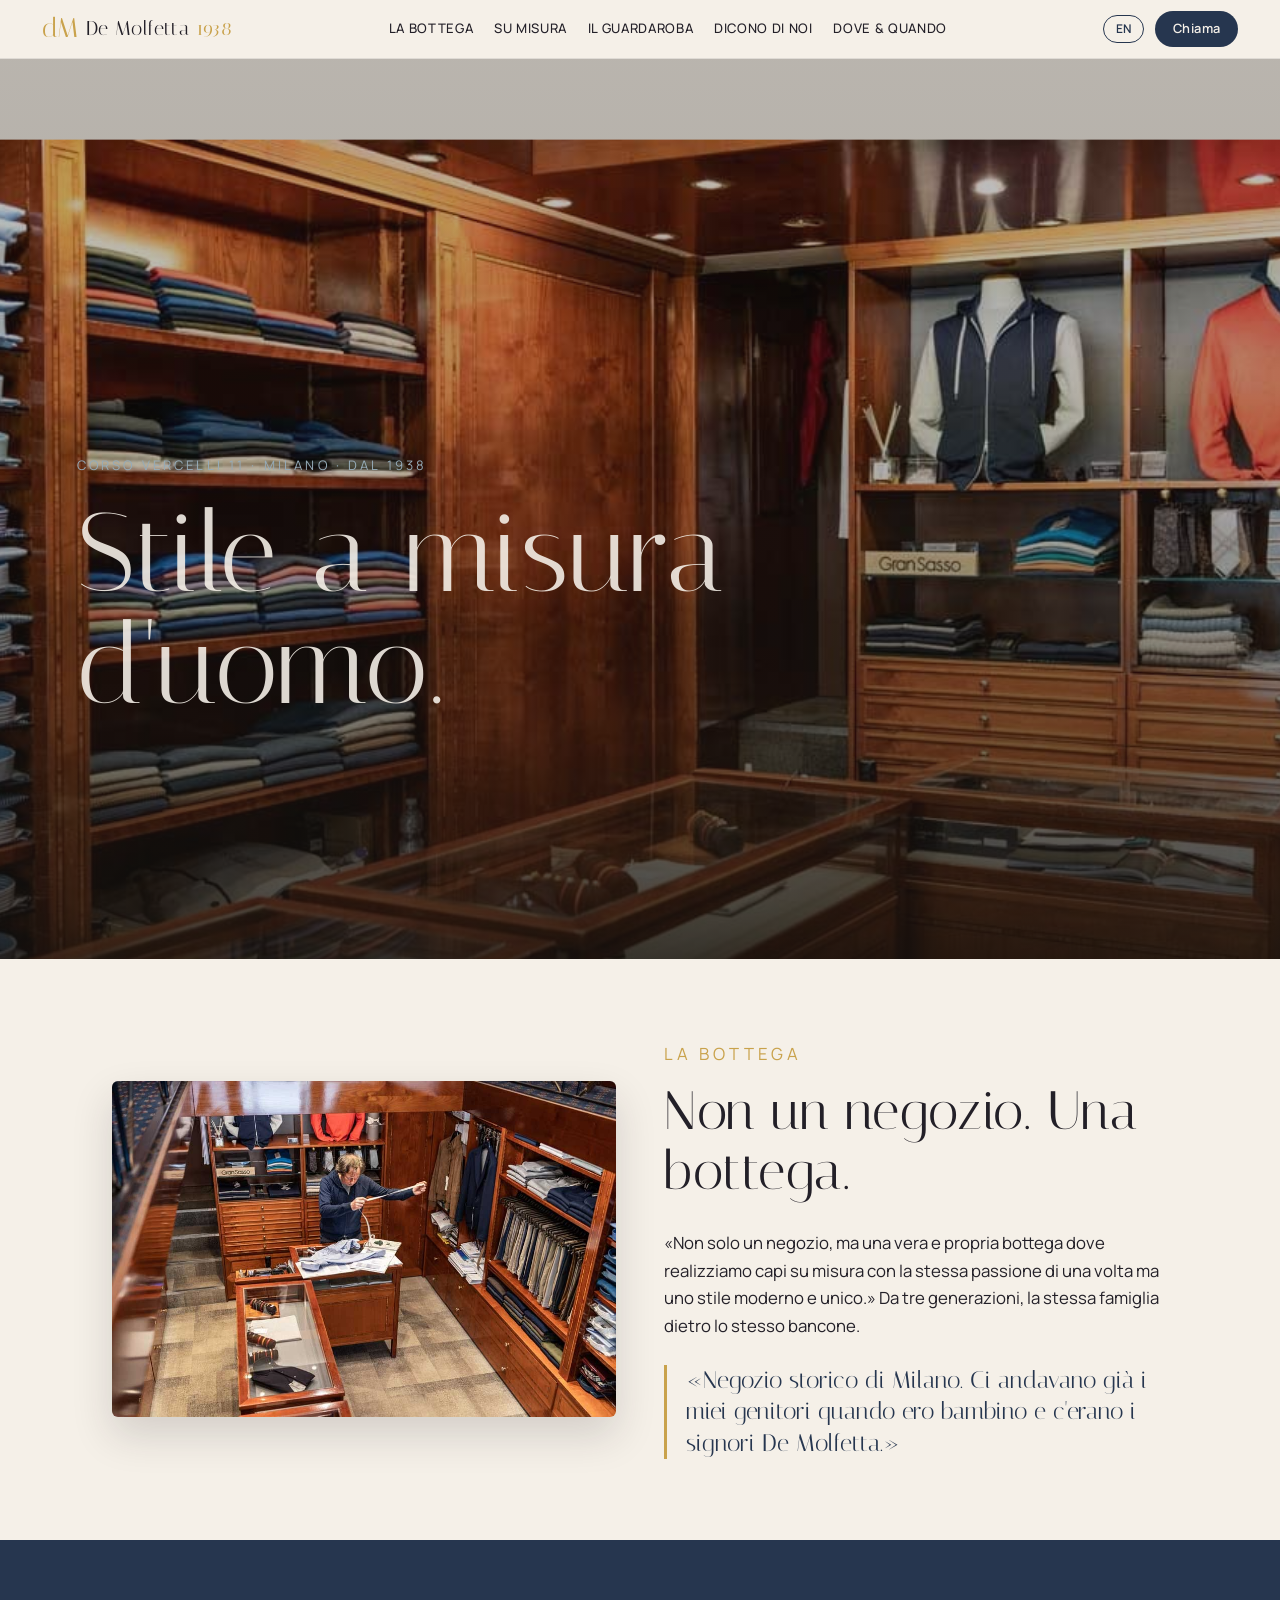
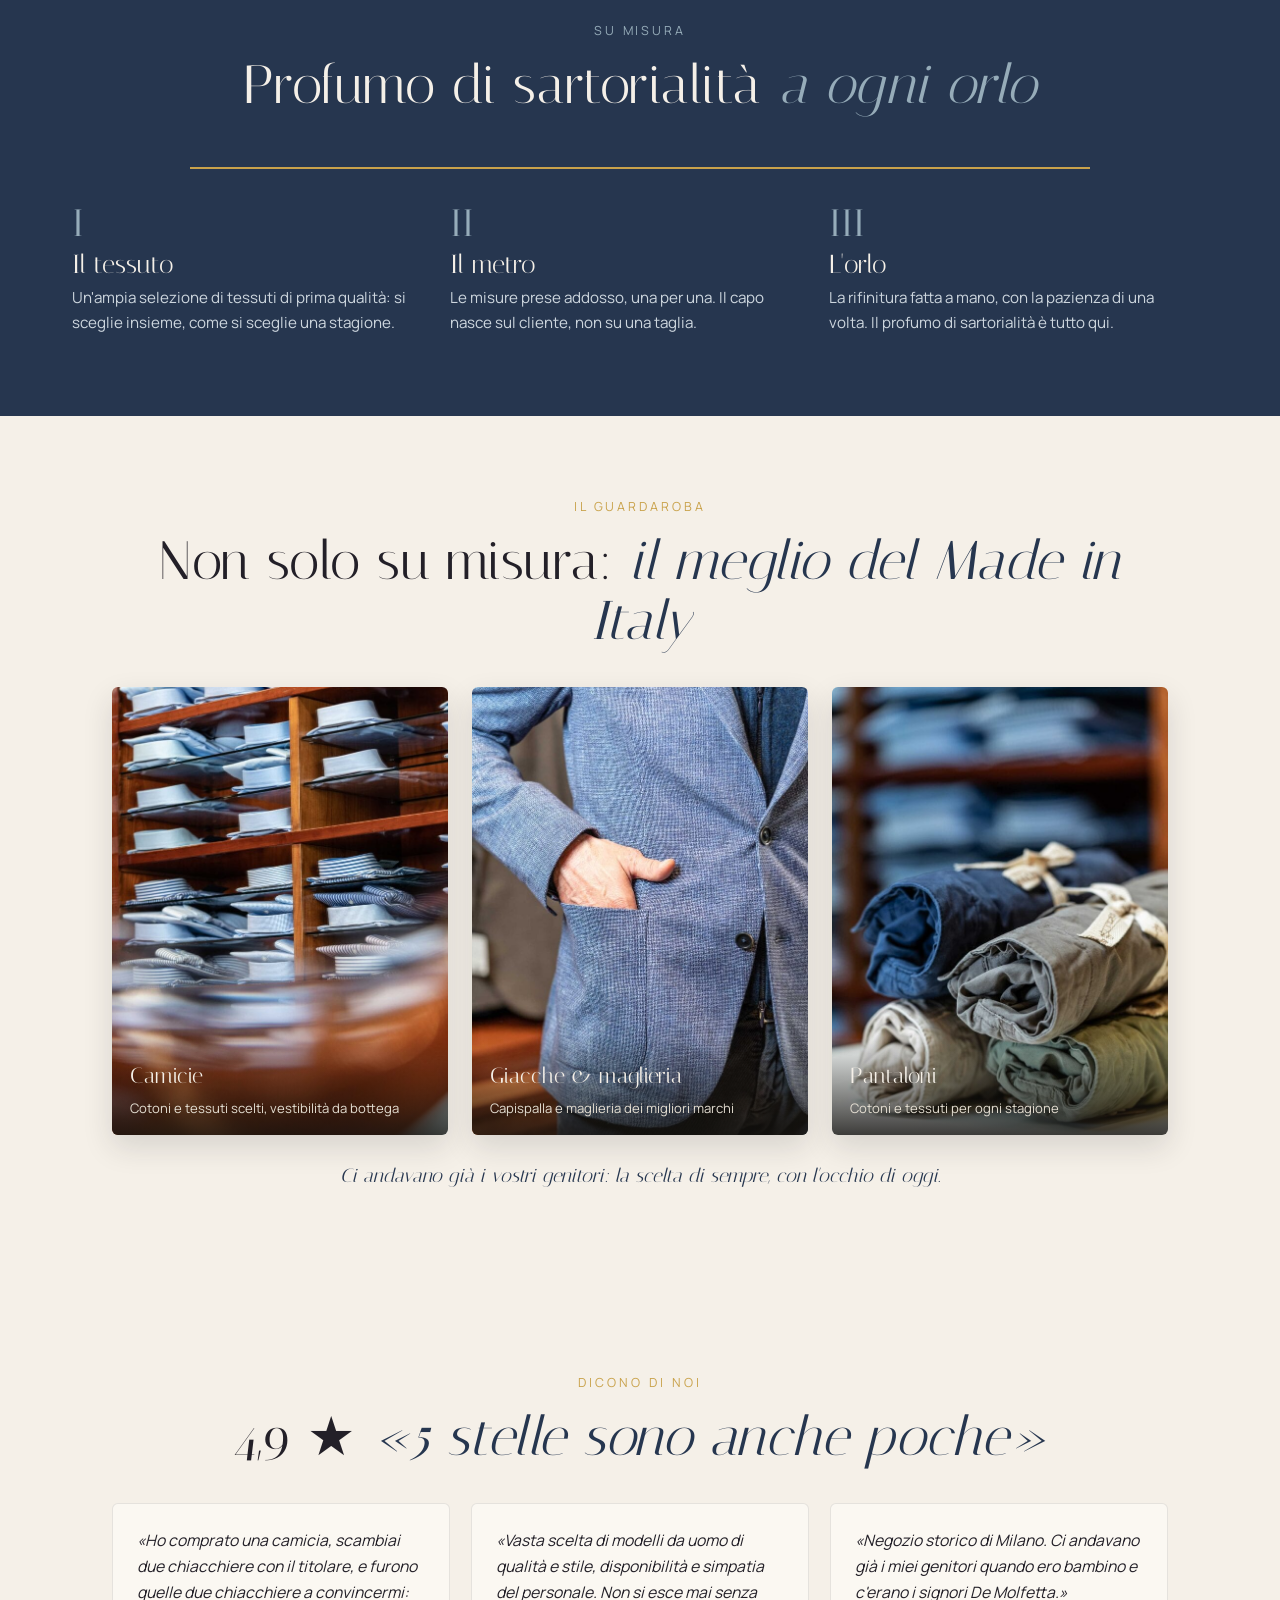
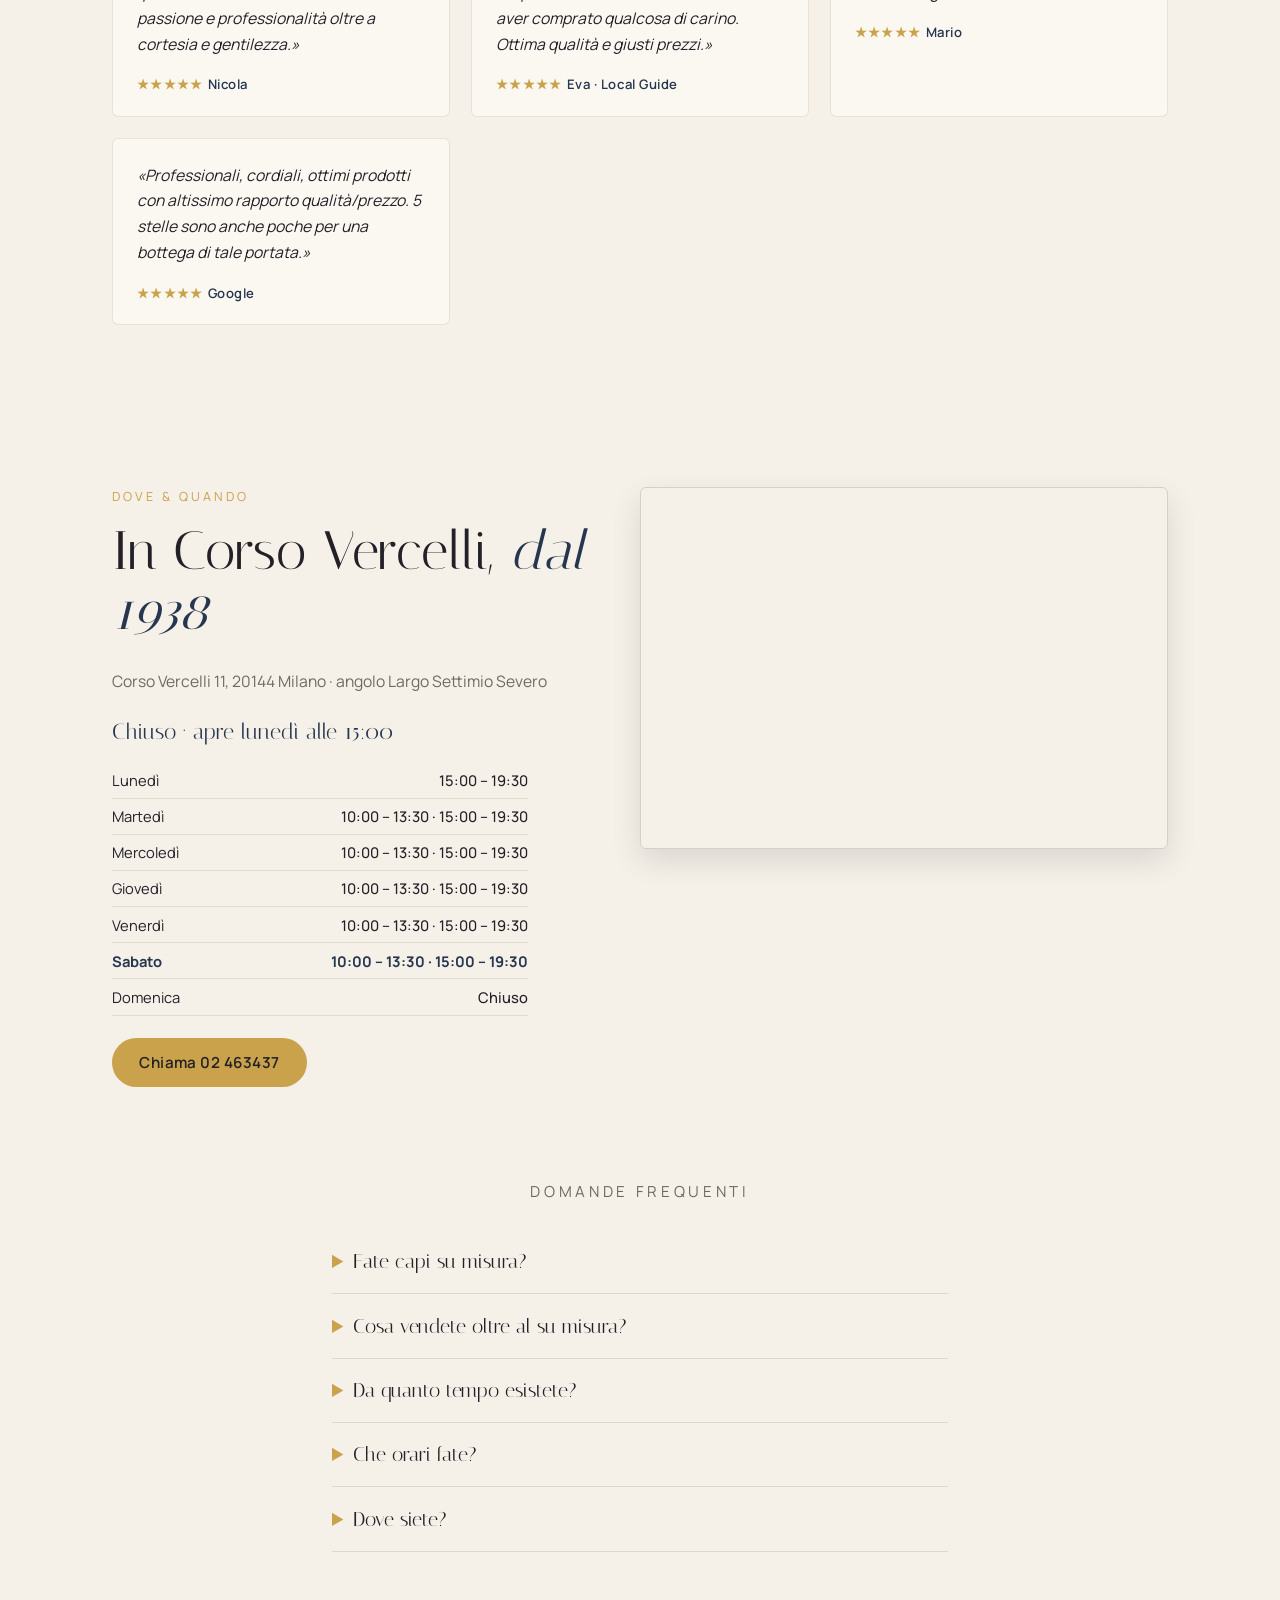
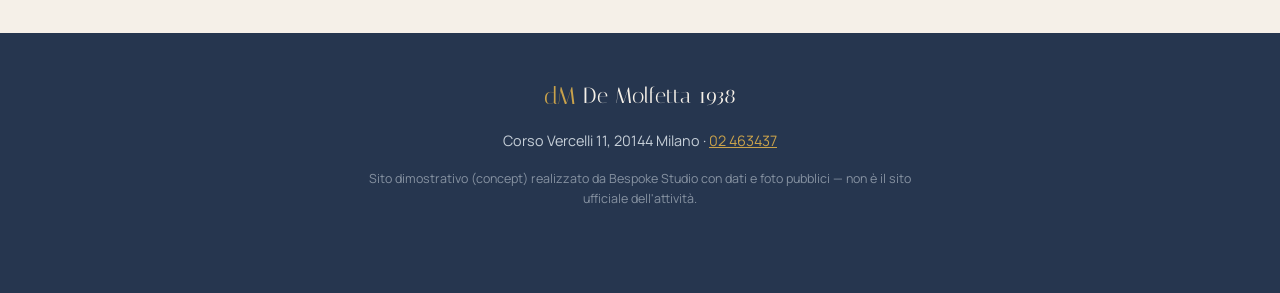
==== commit ef0da4d6: "Fix flash: elimina doppia-animazione reveal (escludi firme dal reveal generico) + immediateRender:fa" ====
--- a/index.html
+++ b/index.html
@@ -225,6 +225,6 @@
 
 <script src="https://cdnjs.cloudflare.com/ajax/libs/gsap/3.12.5/gsap.min.js" defer></script>
 <script src="https://cdnjs.cloudflare.com/ajax/libs/gsap/3.12.5/ScrollTrigger.min.js" defer></script>
-<script src="js/main.js?v=1" defer></script>
+<script src="js/main.js?v=3" defer></script>
 </body>
 </html>
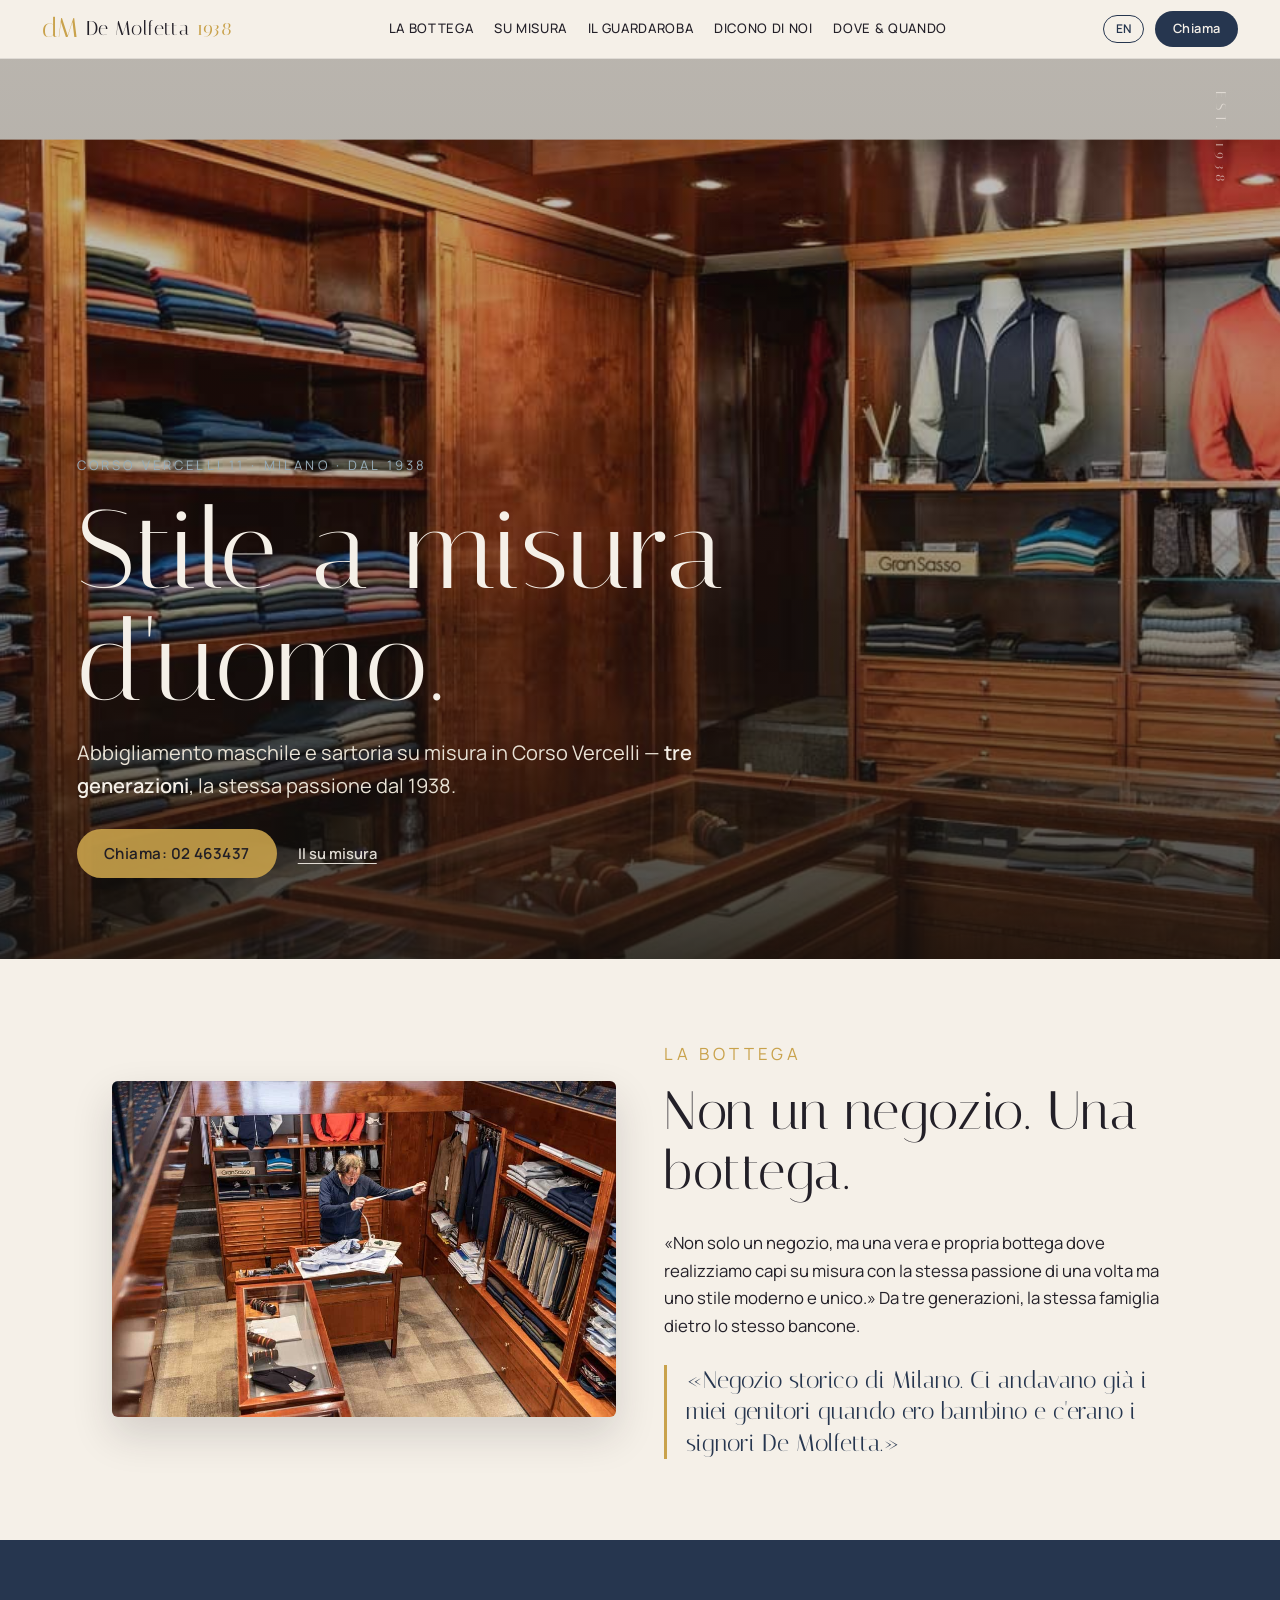
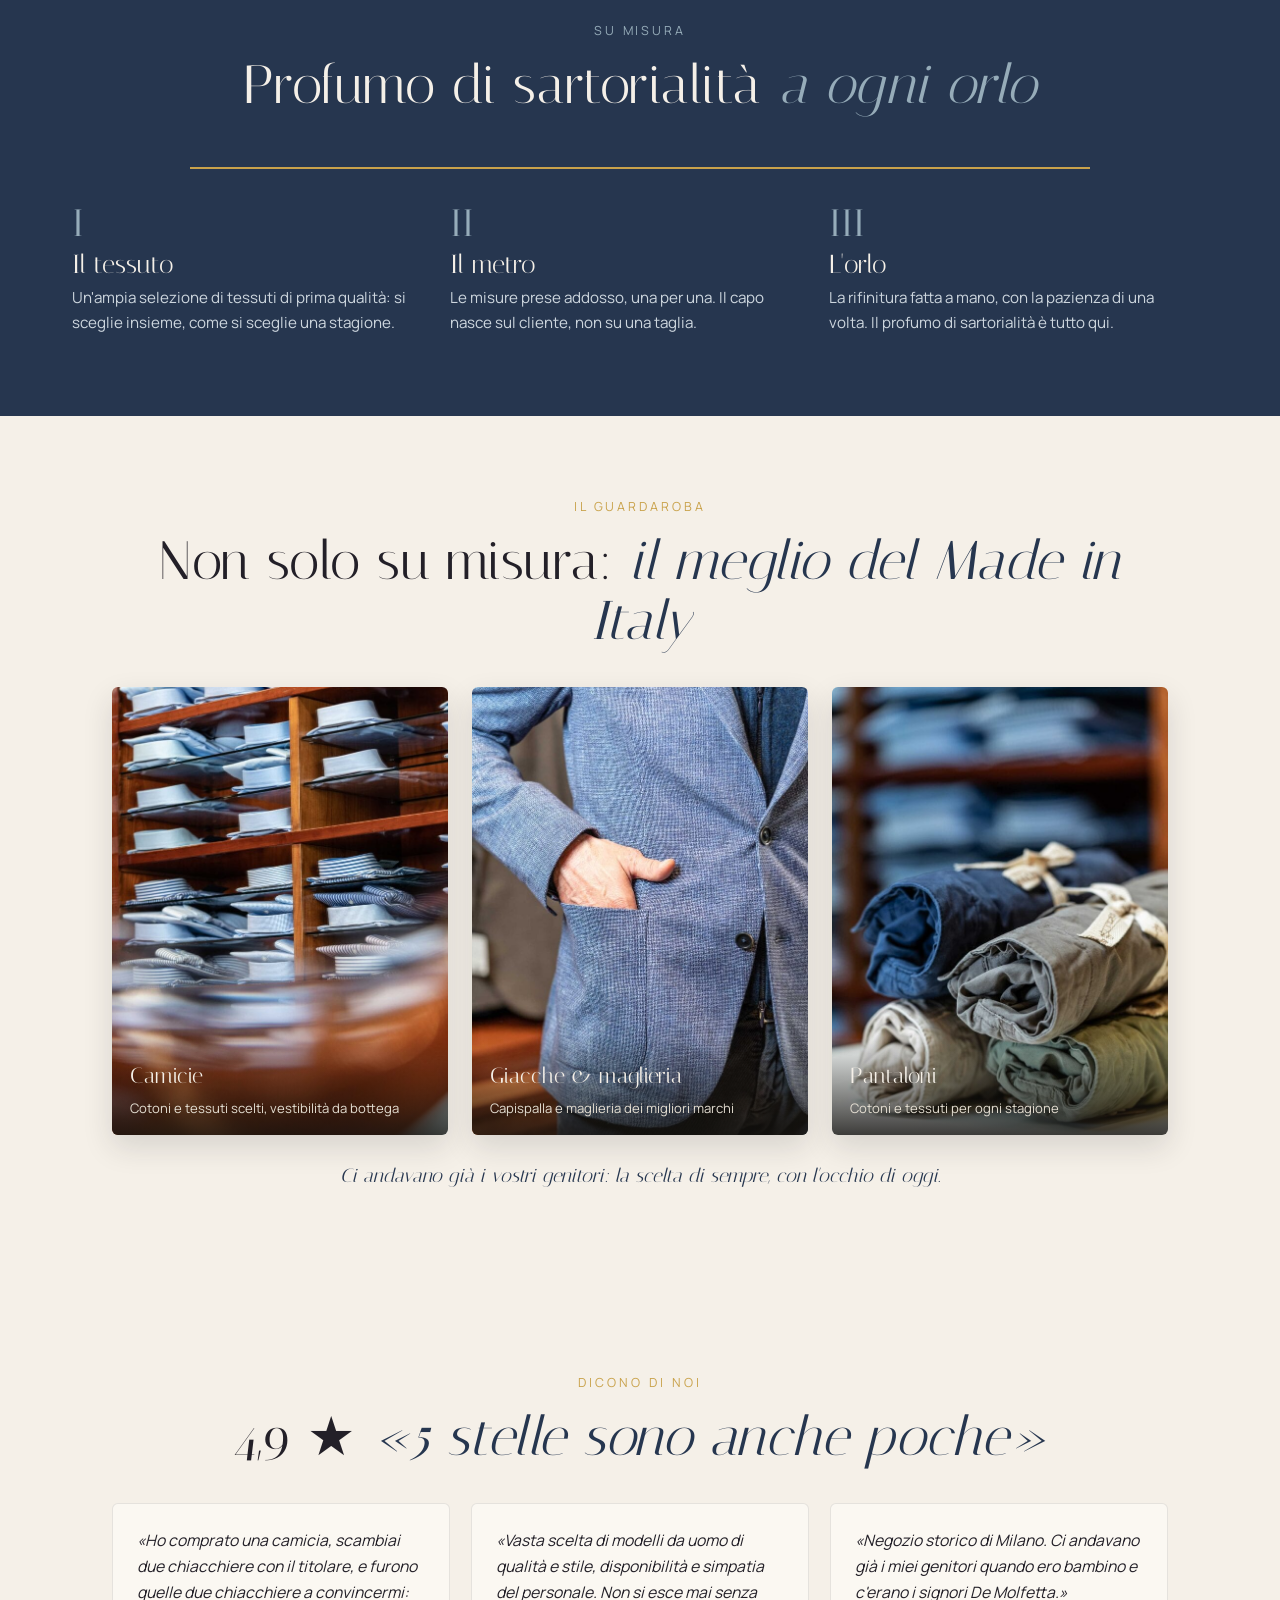
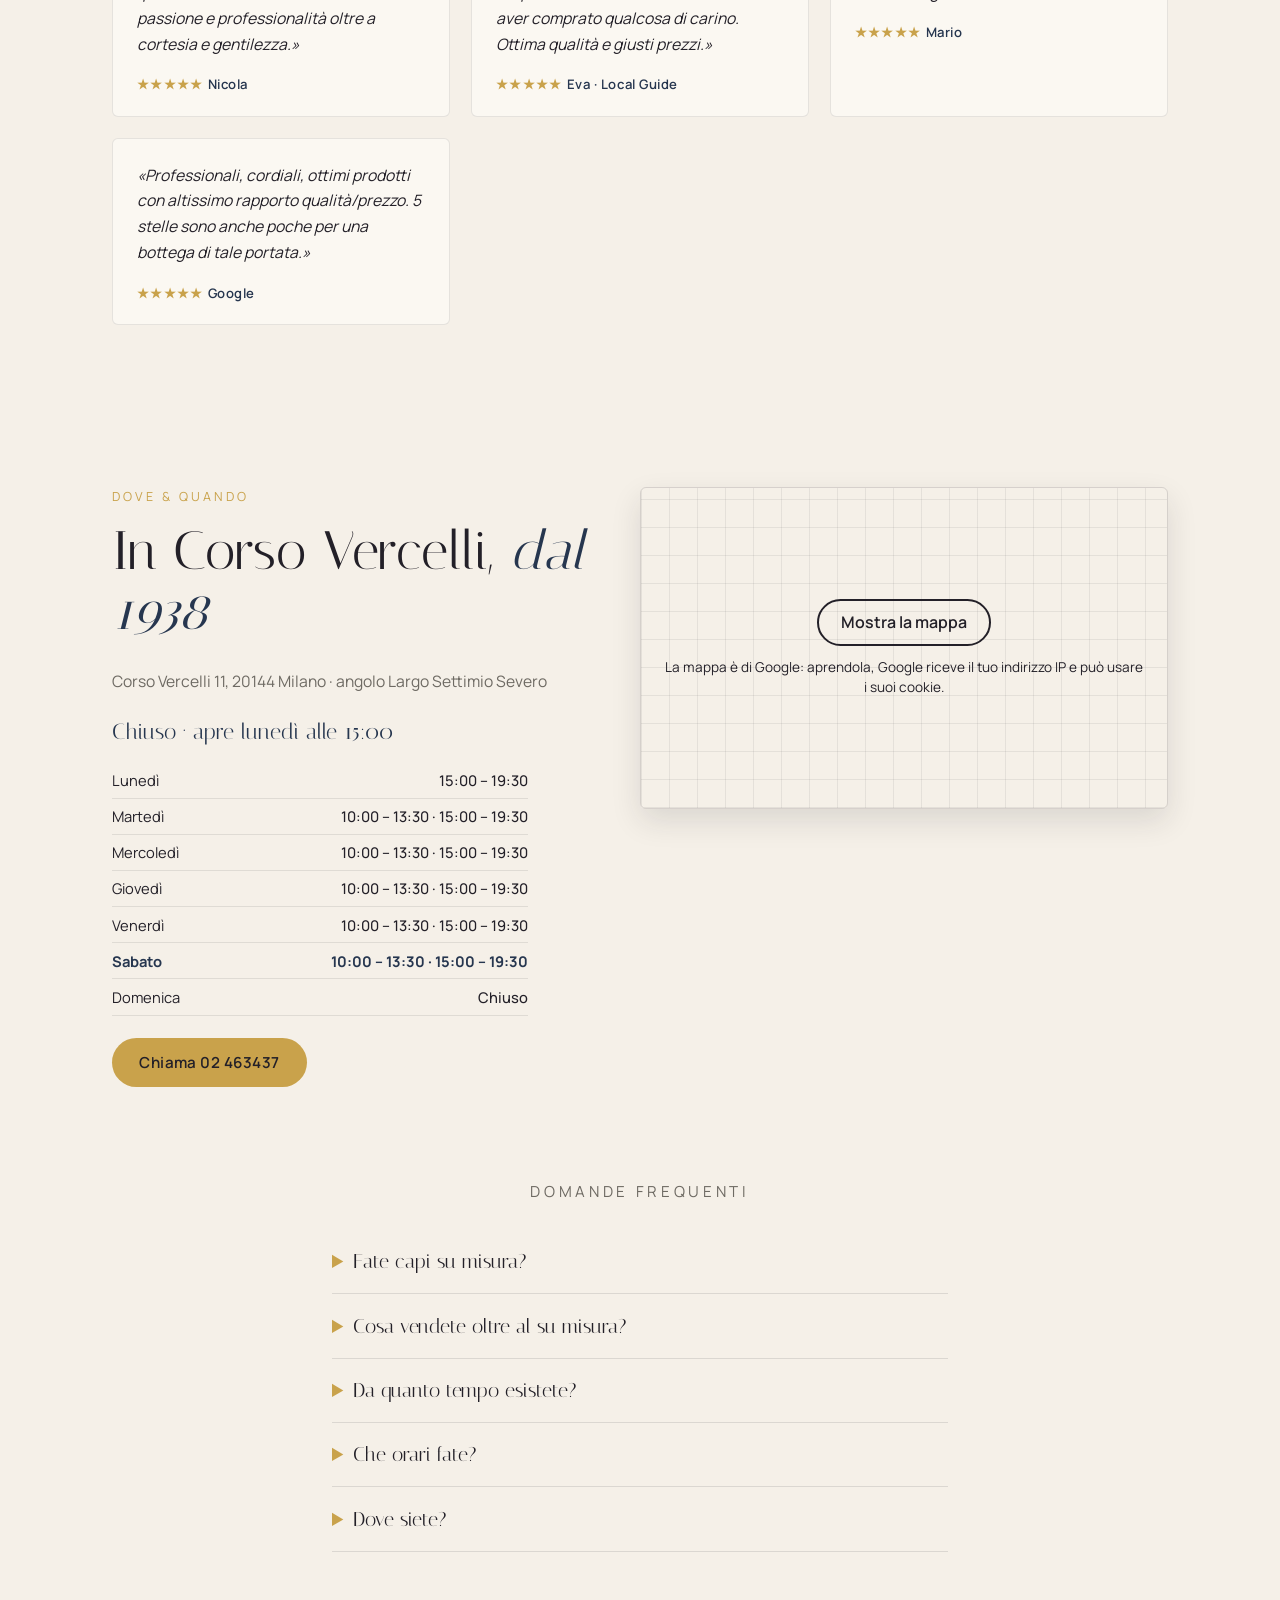
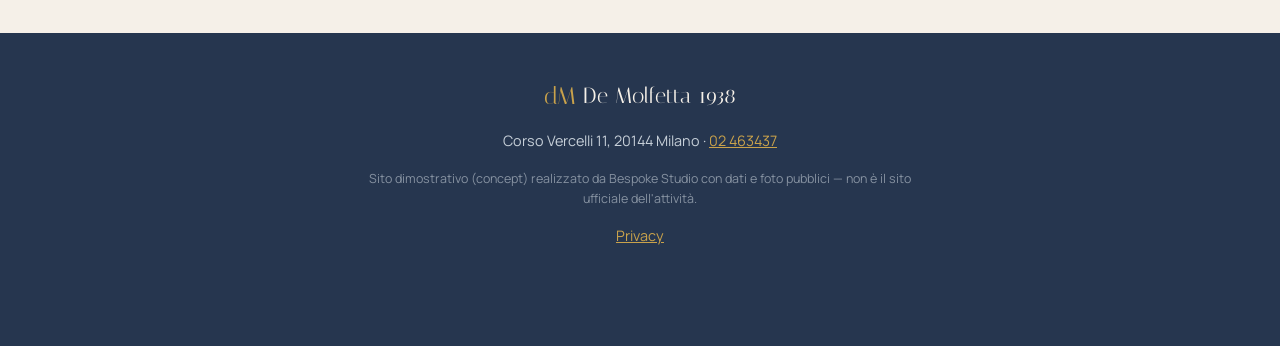
==== commit f168e242: "Privacy e pulizia: caratteri sul sito, mappa al clic, informativa, noindex - caratteri copiati nel s" ====
--- a/index.html
+++ b/index.html
@@ -3,6 +3,7 @@
 <head>
 <meta charset="UTF-8">
 <meta name="viewport" content="width=device-width, initial-scale=1.0">
+<meta name="robots" content="noindex">
 <title>De Molfetta 1938 — Stile a misura d'uomo · Corso Vercelli 11, Milano</title>
 <meta name="description" content="De Molfetta, dal 1938 in Corso Vercelli a Milano: abbigliamento maschile e sartoria su misura, tre generazioni di una bottega storica. Camicie, giacche, maglieria e capi su misura. Chiama 02 463437.">
 <link rel="canonical" href="https://rotenzark.github.io/de-molfetta/">
@@ -15,9 +16,7 @@
 <link rel="icon" href="img/favicon.svg" type="image/svg+xml">
 <link rel="icon" href="img/favicon-32.png" type="image/png" sizes="32x32">
 <link rel="apple-touch-icon" href="img/apple-touch-icon.png">
-<link rel="preconnect" href="https://fonts.googleapis.com">
-<link rel="preconnect" href="https://fonts.gstatic.com" crossorigin>
-<link href="https://fonts.googleapis.com/css2?family=Italiana&family=Manrope:wght@400;500;600;700&display=swap" rel="stylesheet">
+<link rel="stylesheet" href="fonts/fonts.css?v=1">
 <link rel="stylesheet" href="css/styles.css?v=1">
 <script type="application/ld+json">
 {
@@ -32,23 +31,94 @@
       "telephone": "+3902463437",
       "priceRange": "€€€",
       "description": "Abbigliamento maschile e sartoria su misura dal 1938: camicie, giacche, maglieria, pantaloni e capi su misura.",
-      "address": { "@type": "PostalAddress", "streetAddress": "Corso Vercelli 11", "addressLocality": "Milano", "postalCode": "20144", "addressCountry": "IT" },
-      "geo": { "@type": "GeoCoordinates", "latitude": 45.4661238, "longitude": 9.1629669 },
-      "aggregateRating": { "@type": "AggregateRating", "ratingValue": "4.9", "reviewCount": "30", "bestRating": "5" },
+      "address": {
+        "@type": "PostalAddress",
+        "streetAddress": "Corso Vercelli 11",
+        "addressLocality": "Milano",
+        "postalCode": "20144",
+        "addressCountry": "IT"
+      },
+      "geo": {
+        "@type": "GeoCoordinates",
+        "latitude": 45.4661238,
+        "longitude": 9.1629669
+      },
       "openingHoursSpecification": [
-        { "@type": "OpeningHoursSpecification", "dayOfWeek": "Monday", "opens": "15:00", "closes": "19:30" },
-        { "@type": "OpeningHoursSpecification", "dayOfWeek": ["Tuesday","Wednesday","Thursday","Friday","Saturday"], "opens": "10:00", "closes": "13:30" },
-        { "@type": "OpeningHoursSpecification", "dayOfWeek": ["Tuesday","Wednesday","Thursday","Friday","Saturday"], "opens": "15:00", "closes": "19:30" }
+        {
+          "@type": "OpeningHoursSpecification",
+          "dayOfWeek": "Monday",
+          "opens": "15:00",
+          "closes": "19:30"
+        },
+        {
+          "@type": "OpeningHoursSpecification",
+          "dayOfWeek": [
+            "Tuesday",
+            "Wednesday",
+            "Thursday",
+            "Friday",
+            "Saturday"
+          ],
+          "opens": "10:00",
+          "closes": "13:30"
+        },
+        {
+          "@type": "OpeningHoursSpecification",
+          "dayOfWeek": [
+            "Tuesday",
+            "Wednesday",
+            "Thursday",
+            "Friday",
+            "Saturday"
+          ],
+          "opens": "15:00",
+          "closes": "19:30"
+        }
       ]
     },
     {
       "@type": "FAQPage",
       "mainEntity": [
-        { "@type": "Question", "name": "Fate capi su misura?", "acceptedAnswer": { "@type": "Answer", "text": "Sì: da tre generazioni realizziamo capi su misura con un'ampia selezione di tessuti di prima qualità, con la stessa passione di una volta e uno stile moderno." } },
-        { "@type": "Question", "name": "Cosa vendete oltre al su misura?", "acceptedAnswer": { "@type": "Answer", "text": "Un guardaroba maschile completo: camicie, giacche, maglieria, pantaloni e accessori dei migliori marchi del Made in Italy." } },
-        { "@type": "Question", "name": "Da quanto tempo esistete?", "acceptedAnswer": { "@type": "Answer", "text": "Dal 1938: siamo una bottega storica di Milano, in Corso Vercelli, portata avanti dalla stessa famiglia da tre generazioni." } },
-        { "@type": "Question", "name": "Che orari fate?", "acceptedAnswer": { "@type": "Answer", "text": "Lunedì 15–19:30; da martedì a sabato 10–13:30 e 15–19:30. Domenica chiuso." } },
-        { "@type": "Question", "name": "Dove siete?", "acceptedAnswer": { "@type": "Answer", "text": "In Corso Vercelli 11 a Milano, angolo Largo Settimio Severo." } }
+        {
+          "@type": "Question",
+          "name": "Fate capi su misura?",
+          "acceptedAnswer": {
+            "@type": "Answer",
+            "text": "Sì: da tre generazioni realizziamo capi su misura con un'ampia selezione di tessuti di prima qualità, con la stessa passione di una volta e uno stile moderno."
+          }
+        },
+        {
+          "@type": "Question",
+          "name": "Cosa vendete oltre al su misura?",
+          "acceptedAnswer": {
+            "@type": "Answer",
+            "text": "Un guardaroba maschile completo: camicie, giacche, maglieria, pantaloni e accessori dei migliori marchi del Made in Italy."
+          }
+        },
+        {
+          "@type": "Question",
+          "name": "Da quanto tempo esistete?",
+          "acceptedAnswer": {
+            "@type": "Answer",
+            "text": "Dal 1938: siamo una bottega storica di Milano, in Corso Vercelli, portata avanti dalla stessa famiglia da tre generazioni."
+          }
+        },
+        {
+          "@type": "Question",
+          "name": "Che orari fate?",
+          "acceptedAnswer": {
+            "@type": "Answer",
+            "text": "Lunedì 15–19:30; da martedì a sabato 10–13:30 e 15–19:30. Domenica chiuso."
+          }
+        },
+        {
+          "@type": "Question",
+          "name": "Dove siete?",
+          "acceptedAnswer": {
+            "@type": "Answer",
+            "text": "In Corso Vercelli 11 a Milano, angolo Largo Settimio Severo."
+          }
+        }
       ]
     }
   ]
@@ -187,7 +257,7 @@
     </div>
     <div class="dove-media">
       <div class="mappa reveal">
-        <iframe title="Mappa: De Molfetta, Corso Vercelli 11, Milano" src="https://www.google.com/maps?q=De+Molfetta,+Corso+Vercelli+11,+20144+Milano&output=embed" loading="lazy" referrerpolicy="no-referrer-when-downgrade" allowfullscreen></iframe>
+        <div class="mappa-clic" data-mappa-clic style="--mappa-h: 320px"><template><iframe title="Mappa: De Molfetta, Corso Vercelli 11, Milano" src="https://www.google.com/maps?q=De+Molfetta,+Corso+Vercelli+11,+20144+Milano&output=embed" loading="lazy" referrerpolicy="no-referrer-when-downgrade" allowfullscreen></iframe></template><div class="mappa-clic__velo"><a class="mappa-clic__btn" href="https://www.google.com/maps/place/De+Molfetta/@45.4661238,9.1629669,17z" target="_blank" rel="noopener">Mostra la mappa</a><p class="mappa-clic__nota">La mappa è di Google: aprendola, Google riceve il tuo indirizzo IP e può usare i suoi cookie.</p></div></div>
       </div>
     </div>
   </section>
@@ -210,6 +280,7 @@
   <p class="foot-brand"><span class="brand-mono" aria-hidden="true">dM</span> De Molfetta 1938</p>
   <p data-i18n="foot.dove">Corso Vercelli 11, 20144 Milano · <a href="tel:+3902463437">02 463437</a></p>
   <p class="foot-demo" data-i18n="foot.demo">Sito dimostrativo (concept) realizzato da Bespoke Studio con dati e foto pubblici — non è il sito ufficiale dell'attività.</p>
+  <p class="privacy-link"><a href="privacy.html">Privacy</a></p>
 </footer>
 
 <div class="actionbar" id="actionBar">
@@ -226,5 +297,6 @@
 <script src="https://cdnjs.cloudflare.com/ajax/libs/gsap/3.12.5/gsap.min.js" defer></script>
 <script src="https://cdnjs.cloudflare.com/ajax/libs/gsap/3.12.5/ScrollTrigger.min.js" defer></script>
 <script src="js/main.js?v=3" defer></script>
+<script src="js/mappa-clic.js?v=1" defer></script>
 </body>
 </html>
--- a/fonts/fonts.css
+++ b/fonts/fonts.css
@@ -0,0 +1,226 @@
+/* Caratteri ospitati sul sito: nessuna richiesta a Google Fonts o Fontshare (giro privacy 1/10/2026). Licenze in LICENSE.txt. */
+/* latin */
+@font-face {
+  font-family: 'Italiana';
+  font-style: normal;
+  font-weight: 400;
+  font-display: swap;
+  src: url(italiana-v21-QldNNTtLsx4E__B0XQmWaXw.woff2) format('woff2');
+  unicode-range: U+0000-00FF, U+0131, U+0152-0153, U+02BB-02BC, U+02C6, U+02DA, U+02DC, U+0304, U+0308, U+0329, U+2000-206F, U+20AC, U+2122, U+2191, U+2193, U+2212, U+2215, U+FEFF, U+FFFD;
+}
+/* cyrillic-ext */
+@font-face {
+  font-family: 'Manrope';
+  font-style: normal;
+  font-weight: 400;
+  font-display: swap;
+  src: url(manrope-v20-xn7gYHE41ni1AdIRggqxSuXd.woff2) format('woff2');
+  unicode-range: U+0460-052F, U+1C80-1C8A, U+20B4, U+2DE0-2DFF, U+A640-A69F, U+FE2E-FE2F;
+}
+/* cyrillic */
+@font-face {
+  font-family: 'Manrope';
+  font-style: normal;
+  font-weight: 400;
+  font-display: swap;
+  src: url(manrope-v20-xn7gYHE41ni1AdIRggOxSuXd.woff2) format('woff2');
+  unicode-range: U+0301, U+0400-045F, U+0490-0491, U+04B0-04B1, U+2116;
+}
+/* greek */
+@font-face {
+  font-family: 'Manrope';
+  font-style: normal;
+  font-weight: 400;
+  font-display: swap;
+  src: url(manrope-v20-xn7gYHE41ni1AdIRggSxSuXd.woff2) format('woff2');
+  unicode-range: U+0370-0377, U+037A-037F, U+0384-038A, U+038C, U+038E-03A1, U+03A3-03FF;
+}
+/* vietnamese */
+@font-face {
+  font-family: 'Manrope';
+  font-style: normal;
+  font-weight: 400;
+  font-display: swap;
+  src: url(manrope-v20-xn7gYHE41ni1AdIRggixSuXd.woff2) format('woff2');
+  unicode-range: U+0102-0103, U+0110-0111, U+0128-0129, U+0168-0169, U+01A0-01A1, U+01AF-01B0, U+0300-0301, U+0303-0304, U+0308-0309, U+0323, U+0329, U+1EA0-1EF9, U+20AB;
+}
+/* latin-ext */
+@font-face {
+  font-family: 'Manrope';
+  font-style: normal;
+  font-weight: 400;
+  font-display: swap;
+  src: url(manrope-v20-xn7gYHE41ni1AdIRggmxSuXd.woff2) format('woff2');
+  unicode-range: U+0100-02BA, U+02BD-02C5, U+02C7-02CC, U+02CE-02D7, U+02DD-02FF, U+0304, U+0308, U+0329, U+1D00-1DBF, U+1E00-1E9F, U+1EF2-1EFF, U+2020, U+20A0-20AB, U+20AD-20C0, U+2113, U+2C60-2C7F, U+A720-A7FF;
+}
+/* latin */
+@font-face {
+  font-family: 'Manrope';
+  font-style: normal;
+  font-weight: 400;
+  font-display: swap;
+  src: url(manrope-v20-xn7gYHE41ni1AdIRggexSg.woff2) format('woff2');
+  unicode-range: U+0000-00FF, U+0131, U+0152-0153, U+02BB-02BC, U+02C6, U+02DA, U+02DC, U+0304, U+0308, U+0329, U+2000-206F, U+20AC, U+2122, U+2191, U+2193, U+2212, U+2215, U+FEFF, U+FFFD;
+}
+/* cyrillic-ext */
+@font-face {
+  font-family: 'Manrope';
+  font-style: normal;
+  font-weight: 500;
+  font-display: swap;
+  src: url(manrope-v20-xn7gYHE41ni1AdIRggqxSuXd.woff2) format('woff2');
+  unicode-range: U+0460-052F, U+1C80-1C8A, U+20B4, U+2DE0-2DFF, U+A640-A69F, U+FE2E-FE2F;
+}
+/* cyrillic */
+@font-face {
+  font-family: 'Manrope';
+  font-style: normal;
+  font-weight: 500;
+  font-display: swap;
+  src: url(manrope-v20-xn7gYHE41ni1AdIRggOxSuXd.woff2) format('woff2');
+  unicode-range: U+0301, U+0400-045F, U+0490-0491, U+04B0-04B1, U+2116;
+}
+/* greek */
+@font-face {
+  font-family: 'Manrope';
+  font-style: normal;
+  font-weight: 500;
+  font-display: swap;
+  src: url(manrope-v20-xn7gYHE41ni1AdIRggSxSuXd.woff2) format('woff2');
+  unicode-range: U+0370-0377, U+037A-037F, U+0384-038A, U+038C, U+038E-03A1, U+03A3-03FF;
+}
+/* vietnamese */
+@font-face {
+  font-family: 'Manrope';
+  font-style: normal;
+  font-weight: 500;
+  font-display: swap;
+  src: url(manrope-v20-xn7gYHE41ni1AdIRggixSuXd.woff2) format('woff2');
+  unicode-range: U+0102-0103, U+0110-0111, U+0128-0129, U+0168-0169, U+01A0-01A1, U+01AF-01B0, U+0300-0301, U+0303-0304, U+0308-0309, U+0323, U+0329, U+1EA0-1EF9, U+20AB;
+}
+/* latin-ext */
+@font-face {
+  font-family: 'Manrope';
+  font-style: normal;
+  font-weight: 500;
+  font-display: swap;
+  src: url(manrope-v20-xn7gYHE41ni1AdIRggmxSuXd.woff2) format('woff2');
+  unicode-range: U+0100-02BA, U+02BD-02C5, U+02C7-02CC, U+02CE-02D7, U+02DD-02FF, U+0304, U+0308, U+0329, U+1D00-1DBF, U+1E00-1E9F, U+1EF2-1EFF, U+2020, U+20A0-20AB, U+20AD-20C0, U+2113, U+2C60-2C7F, U+A720-A7FF;
+}
+/* latin */
+@font-face {
+  font-family: 'Manrope';
+  font-style: normal;
+  font-weight: 500;
+  font-display: swap;
+  src: url(manrope-v20-xn7gYHE41ni1AdIRggexSg.woff2) format('woff2');
+  unicode-range: U+0000-00FF, U+0131, U+0152-0153, U+02BB-02BC, U+02C6, U+02DA, U+02DC, U+0304, U+0308, U+0329, U+2000-206F, U+20AC, U+2122, U+2191, U+2193, U+2212, U+2215, U+FEFF, U+FFFD;
+}
+/* cyrillic-ext */
+@font-face {
+  font-family: 'Manrope';
+  font-style: normal;
+  font-weight: 600;
+  font-display: swap;
+  src: url(manrope-v20-xn7gYHE41ni1AdIRggqxSuXd.woff2) format('woff2');
+  unicode-range: U+0460-052F, U+1C80-1C8A, U+20B4, U+2DE0-2DFF, U+A640-A69F, U+FE2E-FE2F;
+}
+/* cyrillic */
+@font-face {
+  font-family: 'Manrope';
+  font-style: normal;
+  font-weight: 600;
+  font-display: swap;
+  src: url(manrope-v20-xn7gYHE41ni1AdIRggOxSuXd.woff2) format('woff2');
+  unicode-range: U+0301, U+0400-045F, U+0490-0491, U+04B0-04B1, U+2116;
+}
+/* greek */
+@font-face {
+  font-family: 'Manrope';
+  font-style: normal;
+  font-weight: 600;
+  font-display: swap;
+  src: url(manrope-v20-xn7gYHE41ni1AdIRggSxSuXd.woff2) format('woff2');
+  unicode-range: U+0370-0377, U+037A-037F, U+0384-038A, U+038C, U+038E-03A1, U+03A3-03FF;
+}
+/* vietnamese */
+@font-face {
+  font-family: 'Manrope';
+  font-style: normal;
+  font-weight: 600;
+  font-display: swap;
+  src: url(manrope-v20-xn7gYHE41ni1AdIRggixSuXd.woff2) format('woff2');
+  unicode-range: U+0102-0103, U+0110-0111, U+0128-0129, U+0168-0169, U+01A0-01A1, U+01AF-01B0, U+0300-0301, U+0303-0304, U+0308-0309, U+0323, U+0329, U+1EA0-1EF9, U+20AB;
+}
+/* latin-ext */
+@font-face {
+  font-family: 'Manrope';
+  font-style: normal;
+  font-weight: 600;
+  font-display: swap;
+  src: url(manrope-v20-xn7gYHE41ni1AdIRggmxSuXd.woff2) format('woff2');
+  unicode-range: U+0100-02BA, U+02BD-02C5, U+02C7-02CC, U+02CE-02D7, U+02DD-02FF, U+0304, U+0308, U+0329, U+1D00-1DBF, U+1E00-1E9F, U+1EF2-1EFF, U+2020, U+20A0-20AB, U+20AD-20C0, U+2113, U+2C60-2C7F, U+A720-A7FF;
+}
+/* latin */
+@font-face {
+  font-family: 'Manrope';
+  font-style: normal;
+  font-weight: 600;
+  font-display: swap;
+  src: url(manrope-v20-xn7gYHE41ni1AdIRggexSg.woff2) format('woff2');
+  unicode-range: U+0000-00FF, U+0131, U+0152-0153, U+02BB-02BC, U+02C6, U+02DA, U+02DC, U+0304, U+0308, U+0329, U+2000-206F, U+20AC, U+2122, U+2191, U+2193, U+2212, U+2215, U+FEFF, U+FFFD;
+}
+/* cyrillic-ext */
+@font-face {
+  font-family: 'Manrope';
+  font-style: normal;
+  font-weight: 700;
+  font-display: swap;
+  src: url(manrope-v20-xn7gYHE41ni1AdIRggqxSuXd.woff2) format('woff2');
+  unicode-range: U+0460-052F, U+1C80-1C8A, U+20B4, U+2DE0-2DFF, U+A640-A69F, U+FE2E-FE2F;
+}
+/* cyrillic */
+@font-face {
+  font-family: 'Manrope';
+  font-style: normal;
+  font-weight: 700;
+  font-display: swap;
+  src: url(manrope-v20-xn7gYHE41ni1AdIRggOxSuXd.woff2) format('woff2');
+  unicode-range: U+0301, U+0400-045F, U+0490-0491, U+04B0-04B1, U+2116;
+}
+/* greek */
+@font-face {
+  font-family: 'Manrope';
+  font-style: normal;
+  font-weight: 700;
+  font-display: swap;
+  src: url(manrope-v20-xn7gYHE41ni1AdIRggSxSuXd.woff2) format('woff2');
+  unicode-range: U+0370-0377, U+037A-037F, U+0384-038A, U+038C, U+038E-03A1, U+03A3-03FF;
+}
+/* vietnamese */
+@font-face {
+  font-family: 'Manrope';
+  font-style: normal;
+  font-weight: 700;
+  font-display: swap;
+  src: url(manrope-v20-xn7gYHE41ni1AdIRggixSuXd.woff2) format('woff2');
+  unicode-range: U+0102-0103, U+0110-0111, U+0128-0129, U+0168-0169, U+01A0-01A1, U+01AF-01B0, U+0300-0301, U+0303-0304, U+0308-0309, U+0323, U+0329, U+1EA0-1EF9, U+20AB;
+}
+/* latin-ext */
+@font-face {
+  font-family: 'Manrope';
+  font-style: normal;
+  font-weight: 700;
+  font-display: swap;
+  src: url(manrope-v20-xn7gYHE41ni1AdIRggmxSuXd.woff2) format('woff2');
+  unicode-range: U+0100-02BA, U+02BD-02C5, U+02C7-02CC, U+02CE-02D7, U+02DD-02FF, U+0304, U+0308, U+0329, U+1D00-1DBF, U+1E00-1E9F, U+1EF2-1EFF, U+2020, U+20A0-20AB, U+20AD-20C0, U+2113, U+2C60-2C7F, U+A720-A7FF;
+}
+/* latin */
+@font-face {
+  font-family: 'Manrope';
+  font-style: normal;
+  font-weight: 700;
+  font-display: swap;
+  src: url(manrope-v20-xn7gYHE41ni1AdIRggexSg.woff2) format('woff2');
+  unicode-range: U+0000-00FF, U+0131, U+0152-0153, U+02BB-02BC, U+02C6, U+02DA, U+02DC, U+0304, U+0308, U+0329, U+2000-206F, U+20AC, U+2122, U+2191, U+2193, U+2212, U+2215, U+FEFF, U+FFFD;
+}
--- a/css/styles.css
+++ b/css/styles.css
@@ -170,3 +170,12 @@
   .rec-grid{grid-template-columns:1fr}
   .hero-est{display:none}
 }
+
+/*MAPPACLIC*/
+/* la mappa Google si carica solo al clic (giro privacy 1/10/2026) */
+.mappa-clic { display: flex; align-items: center; justify-content: center; width: 100%; height: 100%; min-height: var(--mappa-h, 320px); box-sizing: border-box; padding: 24px; text-align: center; background: repeating-linear-gradient(0deg, rgba(127, 127, 127, 0.14) 0 1px, transparent 1px 28px), repeating-linear-gradient(90deg, rgba(127, 127, 127, 0.14) 0 1px, transparent 1px 28px); }
+.mappa-clic__velo { display: flex; flex-direction: column; align-items: center; gap: 12px; max-width: 32em; }
+.mappa-clic__btn { display: inline-block; padding: 0.75em 1.4em; border: 2px solid currentColor; border-radius: 999px; color: inherit; font: inherit; font-weight: 600; line-height: 1.2; text-decoration: none; background: transparent; cursor: pointer; }
+.mappa-clic__btn:hover, .mappa-clic__btn:focus-visible { text-decoration: underline; }
+.mappa-clic__nota { margin: 0; font-size: 0.85em; line-height: 1.45; }
+/*/MAPPACLIC*/
